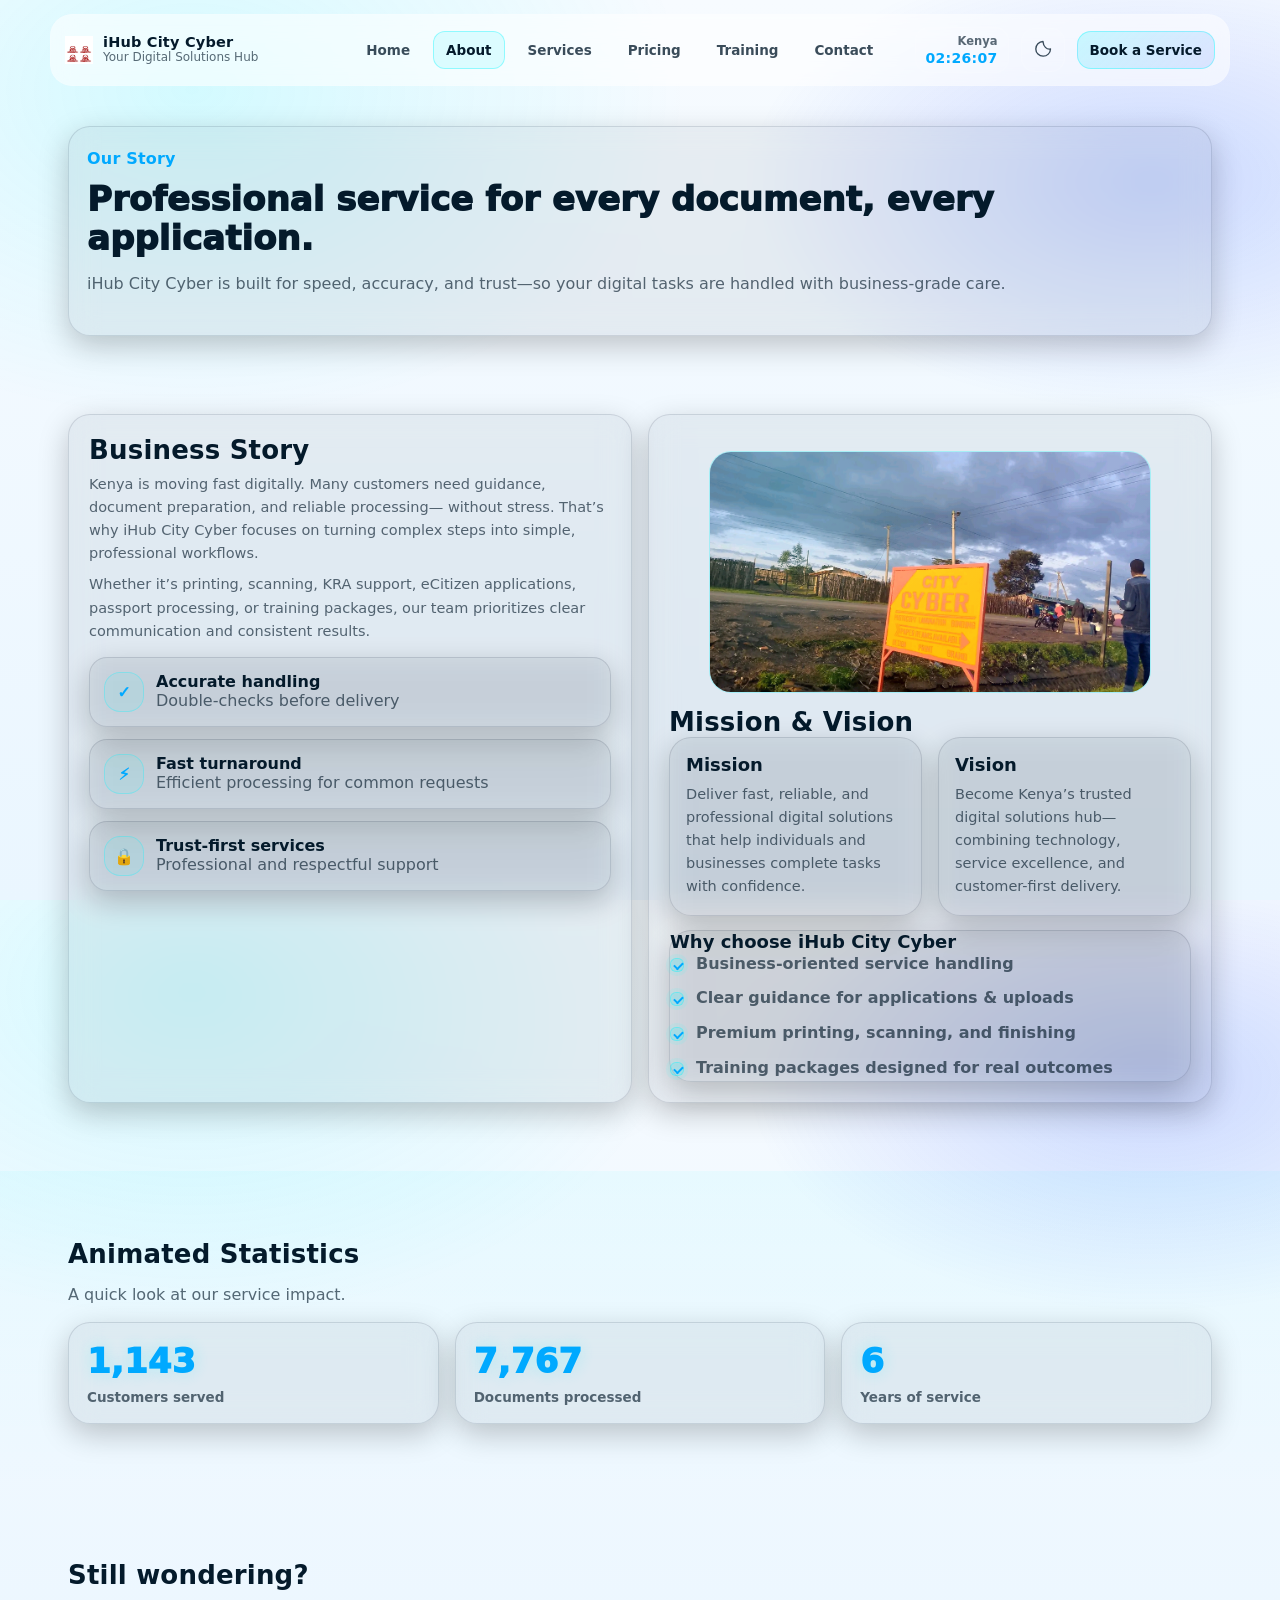
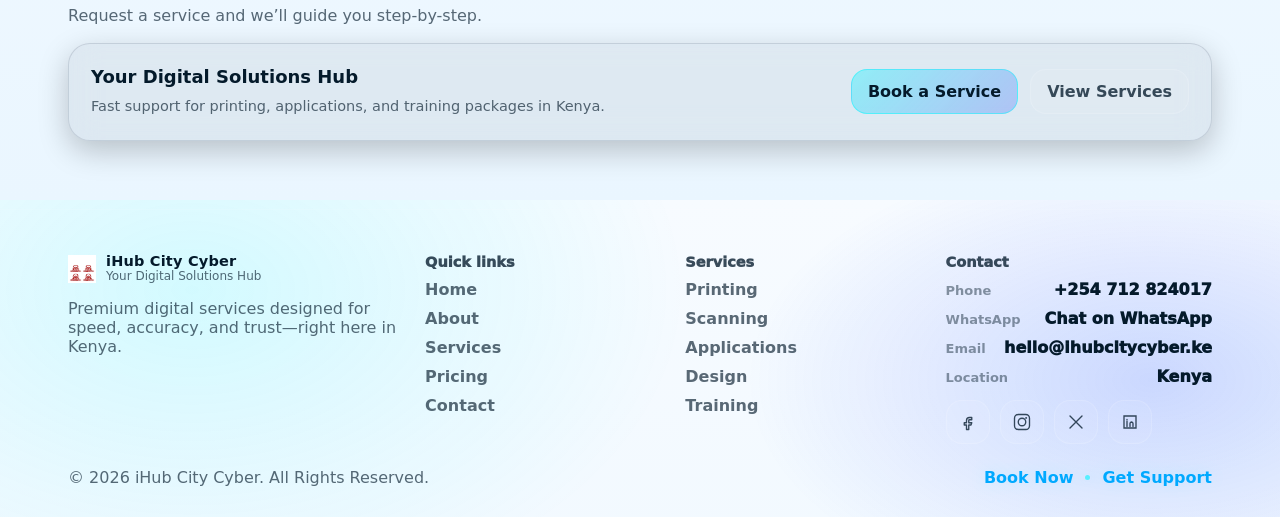
==== about.html @ 59ffdf21 "f" ====
<!doctype html>
<html lang="en" data-theme="dark">
  <head>
    <meta charset="utf-8" />
    <meta name="viewport" content="width=device-width, initial-scale=1" />
    <meta name="description" content="About iHub City Cyber — mission, vision, and why choose our digital service center in Kenya." />
    <title>About iHub City Cyber — Your Digital Solutions Hub</title>
    <link rel="icon" href="images/favicon.svg" />
    <link rel="stylesheet" href="css/style.css" />
  </head>
  <body>
    <div id="loadingOverlay" class="loading-overlay" aria-hidden="true">
      <div class="loader" role="status" aria-label="Loading"></div>
      <div class="loading-text">Loading iHub City Cyber...</div>
    </div>

    <a id="backToTop" class="back-to-top" href="#top" aria-label="Back to top">
      <span class="back-to-top__icon" aria-hidden="true">↑</span>
    </a>

    <div class="page" id="top">
      <header class="site-header">
        <div class="container header-inner">
          <a class="brand" href="index.html" aria-label="iHub City Cyber home">
            <span class="brand__logo" aria-hidden="true"><img src="images/logo.jpg" alt="iHub City Cyber" width="28" height="28"></span>
            <span class="brand__text">
              <span class="brand__name">iHub City Cyber</span>
              <span class="brand__tag">Your Digital Solutions Hub</span>
            </span>
          </a>

          <nav class="nav" aria-label="Primary navigation">
            <button class="nav__toggle" id="navToggle" aria-label="Open menu" aria-expanded="false" type="button">
              <span aria-hidden="true"></span>
              <span class="sr-only">Menu</span>
            </button>

            <ul class="nav__list" id="navList">
              <li><a class="nav__link" href="index.html">Home</a></li>
              <li><a class="nav__link active" href="about.html">About</a></li>
              <li><a class="nav__link" href="services.html">Services</a></li>
              <li><a class="nav__link" href="pricing.html">Pricing</a></li>
              <li><a class="nav__link" href="training.html">Training</a></li>
              <li><a class="nav__link" href="contact.html">Contact</a></li>
            </ul>
          </nav>

          <div class="header-actions">
            <div class="clock" title="Kenya time">
              <span class="clock__label">Kenya</span>
              <span class="clock__time" id="kenyaClock">--:--:--</span>
            </div>

            <button id="themeToggle" class="icon-btn" type="button" aria-label="Toggle dark and light mode" title="Toggle theme">
              <span class="icon-btn__icon" aria-hidden="true">
                <svg viewBox="0 0 24 24" width="18" height="18" fill="none" xmlns="http://www.w3.org/2000/svg">
                  <path
                    d="M12 2a9.8 9.8 0 1 0 10 10c-5.2 1-9.6-3.4-10-10Z"
                    stroke="currentColor"
                    stroke-width="1.8"
                    stroke-linejoin="round"
                  />
                </svg>
              </span>
            </button>

            <a class="btn btn-primary btn-sm" href="request.html" aria-label="Book a service">
              Book a Service
            </a>
          </div>
        </div>
      </header>

      <main class="site-main">
        <section class="page-hero">
          <div class="container">
            <div class="page-hero__inner glass">
              <div class="page-hero__eyebrow">Our Story</div>
              <h1 class="page-hero__title">Professional service for every document, every application.</h1>
              <p class="page-hero__sub muted">
                iHub City Cyber is built for speed, accuracy, and trust—so your digital tasks are handled with business-grade care.
              </p>
            </div>
          </div>
        </section>

        <section class="section">
          <div class="container">
            <div class="grid grid-2">
              <div class="glass about-block">
                <h2 class="h2">Business Story</h2>
                <p class="p">
                  Kenya is moving fast digitally. Many customers need guidance, document preparation, and reliable processing—
                  without stress. That’s why iHub City Cyber focuses on turning complex steps into simple, professional workflows.
                </p>
                <p class="p">
                  Whether it’s printing, scanning, KRA support, eCitizen applications, passport processing, or training packages,
                  our team prioritizes clear communication and consistent results.
                </p>
                <div class="about-bullets">
                  <div class="bullet glass">
                    <span class="bullet__icon" aria-hidden="true">✓</span>
                    <div>
                      <div class="bullet__title">Accurate handling</div>
                      <div class="bullet__text muted">Double-checks before delivery</div>
                    </div>
                  </div>
                  <div class="bullet glass">
                    <span class="bullet__icon" aria-hidden="true">⚡</span>
                    <div>
                      <div class="bullet__title">Fast turnaround</div>
                      <div class="bullet__text muted">Efficient processing for common requests</div>
                    </div>
                  </div>
                  <div class="bullet glass">
                    <span class="bullet__icon" aria-hidden="true">🔒</span>
                    <div>
                      <div class="bullet__title">Trust-first services</div>
                      <div class="bullet__text muted">Professional and respectful support</div>
                    </div>
                  </div>
                </div>
              </div>

              <div class="glass about-right">
                <figure class="media-frame about-media" aria-hidden="true">
                  <img
                    src="images/ihub sign post.jpg"
                    alt="iHub City Cyber sign post in Kenya"
                    loading="lazy"
                    decoding="async"
                  />
                </figure>
                <h2 class="h2">Mission & Vision</h2>
                <div class="grid grid-2 cards-stack">
                  <article class="mini-card glass">
                    <h3 class="h3">Mission</h3>
                    <p class="p muted">
                      Deliver fast, reliable, and professional digital solutions that help individuals and businesses complete tasks with confidence.
                    </p>
                  </article>
                  <article class="mini-card glass">
                    <h3 class="h3">Vision</h3>
                    <p class="p muted">
                      Become Kenya’s trusted digital solutions hub—combining technology, service excellence, and customer-first delivery.
                    </p>
                  </article>
                </div>

                <div class="why glass" style="margin-top: 14px">
                  <h3 class="h3">Why choose iHub City Cyber</h3>
                  <ul class="checklist">
                    <li>
                      <span class="check" aria-hidden="true"></span>
                      Business-oriented service handling
                    </li>
                    <li>
                      <span class="check" aria-hidden="true"></span>
                      Clear guidance for applications & uploads
                    </li>
                    <li>
                      <span class="check" aria-hidden="true"></span>
                      Premium printing, scanning, and finishing
                    </li>
                    <li>
                      <span class="check" aria-hidden="true"></span>
                      Training packages designed for real outcomes
                    </li>
                  </ul>
                </div>
              </div>
            </div>
          </div>
        </section>

        <section class="section section--alt">
          <div class="container">
            <div class="section-head">
              <h2 class="h2">Animated Statistics</h2>
              <p class="muted">A quick look at our service impact.</p>
            </div>

            <div class="grid grid-3 stats">
              <div class="stat glass">
                <div class="stat__value neon-text counter" data-counter data-counter-target="1200" data-counter-duration="1400" aria-label="Customers served">0</div>
                <div class="stat__label">Customers served</div>
              </div>
              <div class="stat glass">
                <div class="stat__value neon-text counter" data-counter data-counter-target="8500" data-counter-duration="1600" aria-label="Documents processed">0</div>
                <div class="stat__label">Documents processed</div>
              </div>
              <div class="stat glass">
                <div class="stat__value neon-text counter" data-counter data-counter-target="6" data-counter-duration="1200" aria-label="Years of service">0</div>
                <div class="stat__label">Years of service</div>
              </div>
            </div>
          </div>
        </section>

        <section class="section">
          <div class="container">
            <div class="section-head">
              <h2 class="h2">Still wondering?</h2>
              <p class="muted">Request a service and we’ll guide you step-by-step.</p>
            </div>
            <div class="cta cta--center glass">
              <div class="cta__copy">
                <h3 class="h3">Your Digital Solutions Hub</h3>
                <p class="p muted">Fast support for printing, applications, and training packages in Kenya.</p>
              </div>
              <div class="cta__actions">
                <a class="btn btn-gradient" href="request.html">Book a Service</a>
                <a class="btn btn-secondary" href="services.html">View Services</a>
              </div>
            </div>
          </div>
        </section>
      </main>

      <footer class="site-footer">
        <div class="container footer-grid">
          <div class="footer-brand">
            <div class="brand brand--footer">
              <span class="brand__logo" aria-hidden="true"><img src="images/logo.jpg" alt="iHub City Cyber" width="28" height="28"></span>
              <div class="brand__text">
                <div class="brand__name">iHub City Cyber</div>
                <div class="brand__tag">Your Digital Solutions Hub</div>
              </div>
            </div>
            <p class="muted">
              Premium digital services designed for speed, accuracy, and trust—right here in Kenya.
            </p>
          </div>

          <div class="footer-col">
            <h3 class="footer-title">Quick links</h3>
            <ul class="footer-links">
              <li><a href="index.html">Home</a></li>
              <li><a href="about.html">About</a></li>
              <li><a href="services.html">Services</a></li>
              <li><a href="pricing.html">Pricing</a></li>
              <li><a href="contact.html">Contact</a></li>
            </ul>
          </div>

          <div class="footer-col">
            <h3 class="footer-title">Services</h3>
            <ul class="footer-links">
              <li><a href="services.html#printing">Printing</a></li>
              <li><a href="services.html#scanning">Scanning</a></li>
              <li><a href="services.html#applications">Applications</a></li>
              <li><a href="services.html#design">Design</a></li>
              <li><a href="training.html">Training</a></li>
            </ul>
          </div>

          <div class="footer-col">
            <h3 class="footer-title">Contact</h3>
            <div class="footer-contact">
              <div class="footer-item">
                <span class="footer-item__label">Phone</span>
                <a class="footer-item__value" href="tel:+254712824017">+254 712 824017</a>
              </div>
              <div class="footer-item">
                <span class="footer-item__label">WhatsApp</span>
                <a class="footer-item__value" href="https://wa.me/254712824017" target="_blank" rel="noopener noreferrer">Chat on WhatsApp</a>
              </div>
              <div class="footer-item">
                <span class="footer-item__label">Email</span>
                <a class="footer-item__value" href="mailto:hello@ihubcitycyber.ke">hello@ihubcitycyber.ke</a>
              </div>
              <div class="footer-item">
                <span class="footer-item__label">Location</span>
                <span class="footer-item__value">Kenya</span>
              </div>
            </div>

            <div class="social-row" aria-label="Social links">
              <a class="social" href="#" aria-label="Facebook">
                <svg viewBox="0 0 24 24" width="18" height="18" fill="none" xmlns="http://www.w3.org/2000/svg">
                  <path d="M14 9h3V6h-3c-2.2 0-4 1.8-4 4v3H7v3h3v6h3v-6h3l1-3h-4v-3c0-.6.4-1 1-1Z" stroke="currentColor" stroke-width="1.8" stroke-linejoin="round"/>
                </svg>
              </a>
              <a class="social" href="#" aria-label="Instagram">
                <svg viewBox="0 0 24 24" width="18" height="18" fill="none" xmlns="http://www.w3.org/2000/svg">
                  <path d="M7 2h10a5 5 0 0 1 5 5v10a5 5 0 0 1-5 5H7a5 5 0 0 1-5-5V7a5 5 0 0 1 5-5Z" stroke="currentColor" stroke-width="1.8"/>
                  <path d="M12 17a5 5 0 1 0 0-10 5 5 0 0 0 0 10Z" stroke="currentColor" stroke-width="1.8"/>
                  <path d="M17.5 6.5h.01" stroke="currentColor" stroke-width="2.6" stroke-linecap="round"/>
                </svg>
              </a>
              <a class="social" href="#" aria-label="Twitter / X">
                <svg viewBox="0 0 24 24" width="18" height="18" fill="none" xmlns="http://www.w3.org/2000/svg">
                  <path d="M4 4l16 16M20 4 4 20" stroke="currentColor" stroke-width="1.8" stroke-linecap="round"/>
                </svg>
              </a>
              <a class="social" href="#" aria-label="LinkedIn">
                <svg viewBox="0 0 24 24" width="18" height="18" fill="none" xmlns="http://www.w3.org/2000/svg">
                  <path d="M4 4h16v16H4V4Z" stroke="currentColor" stroke-width="1.8" />
                  <path d="M8 11v7M8 8.5v.5" stroke="currentColor" stroke-width="1.8" stroke-linecap="round" />
                  <path d="M12 18v-4c0-1.7 2-2 2-2s2 .3 2 2v4" stroke="currentColor" stroke-width="1.8" stroke-linecap="round" stroke-linejoin="round"/>
                </svg>
              </a>
            </div>
          </div>
        </div>

        <div class="footer-bottom">
          <div class="container footer-bottom__inner">
            <div class="muted">© 2026 iHub City Cyber. All Rights Reserved.</div>
            <div class="footer-bottom__right">
              <a class="link" href="request.html">Book Now</a>
              <span class="dot" aria-hidden="true"></span>
              <a class="link" href="contact.html">Get Support</a>
            </div>
          </div>
        </div>
      </footer>
    </div>

    <div id="toastHost" class="toast-host" aria-live="polite" aria-atomic="true"></div>
    <script src="js/script.js" defer></script>
  </body>
</html>
---- css/style.css ----
:root{
  --font-sans: ui-sans-serif, system-ui, -apple-system, Segoe UI, Roboto, Helvetica, Arial, "Apple Color Emoji","Segoe UI Emoji";
  --radius-lg: 22px;
  --radius-md: 16px;
  --radius-sm: 12px;
  --shadow-glow: 0 0 24px rgba(0, 255, 255, .25);
  --shadow-soft: 0 16px 40px rgba(0,0,0,.28);
  --shadow-card: 0 10px 30px rgba(0,0,0,.22);
}

html[data-theme="dark"]{
  --bg0: #050a14;
  --bg1: #07172b;
  --panel: rgba(255,255,255,.06);
  --panel2: rgba(255,255,255,.08);
  --stroke: rgba(255,255,255,.12);
  --stroke2: rgba(0, 255, 255, .25);
  --text: #e9fbff;
  --text2: rgba(233, 251, 255, .78);
  --muted: rgba(233, 251, 255, .65);
  --muted2: rgba(233, 251, 255, .45);
  --cyan: #00f5ff;
  --cyan2: #29b9ff;
  --neon: #7cff00;
  --blue: #0b3bff;
  --danger: #ff4d6d;
  --warning: #ffcc66;
  --success: #3dff9e;
}

html[data-theme="light"]{
  --bg0: #f7fbff;
  --bg1: #eaf6ff;
  --panel: rgba(0, 18, 45, .06);
  --panel2: rgba(0, 18, 45, .08);
  --stroke: rgba(0, 18, 45, .12);
  --stroke2: rgba(0, 245, 255, .35);
  --text: #041a2b;
  --text2: rgba(4, 26, 43, .78);
  --muted: rgba(4, 26, 43, .65);
  --muted2: rgba(4, 26, 43, .45);
  --cyan: #00a9ff;
  --cyan2: #00e6ff;
  --neon: #4aff3d;
  --blue: #1b5dff;
  --danger: #e01b45;
  --warning: #c98400;
  --success: #19b96a;
}

*{ box-sizing: border-box; }
html, body{ height: 100%; }
body{
  margin: 0;
  font-family: var(--font-sans);
  background: radial-gradient(900px 600px at 15% 10%, rgba(0,245,255,.14), transparent 55%),
              radial-gradient(700px 400px at 90% 20%, rgba(11,59,255,.18), transparent 58%),
              linear-gradient(180deg, var(--bg0), var(--bg1));
  color: var(--text);
  overflow-x: hidden;
}

html{ scroll-behavior: smooth; }
@media (prefers-reduced-motion: reduce){
  html{ scroll-behavior: auto; }
}

a{ color: inherit; text-decoration: none; }
button, input, select, textarea{ font-family: inherit; }

.sr-only{
  position: absolute;
  width: 1px; height: 1px;
  padding: 0; margin: -1px;
  overflow: hidden;
  clip: rect(0, 0, 0, 0);
  white-space: nowrap;
  border: 0;
}

.container{
  width: 100%;
  max-width: 1180px;
  margin: 0 auto;
  padding: 0 18px;
}

.page{
  position: relative;
  min-height: 100vh;
}

/* Particles canvas */
#particles{
  position: fixed;
  inset: 0;
  z-index: 0;
  pointer-events: none;
  opacity: .9;
}
.site-main, .site-header, .site-footer{
  position: relative;
  z-index: 1;
}

/* Loading overlay */
.loading-overlay{
  position: fixed;
  inset: 0;
  z-index: 1000;
  display: grid;
  place-items: center;
  background: linear-gradient(180deg, rgba(0,0,0,.55), rgba(0,0,0,.25));
  backdrop-filter: blur(10px);
  transition: opacity .35s ease, visibility .35s ease;
}
.loading-overlay.is-hidden{
  opacity: 0;
  visibility: hidden;
}
.loader{
  width: 54px;
  height: 54px;
  border-radius: 50%;
  border: 2px solid rgba(255,255,255,.16);
  border-top-color: var(--cyan);
  animation: spin .9s linear infinite;
}
@keyframes spin{ to{ transform: rotate(360deg); } }
.loading-text{
  margin-top: 10px;
  font-weight: 600;
  color: var(--text2);
  letter-spacing: .2px;
}

/* Navbar */
.site-header{
  position: sticky;
  top: 0;
  z-index: 30;
  padding: 14px 0;
}
.header-inner{
  display: flex;
  align-items: center;
  justify-content: space-between;
  gap: 14px;
  padding: 12px 14px;
  border-radius: var(--radius-lg);
  background: rgba(0,0,0,.15);
  backdrop-filter: blur(12px);
  border: 1px solid rgba(255,255,255,.10);
}
html[data-theme="light"] .header-inner{
  background: rgba(255,255,255,.55);
}

.brand{
  display: flex;
  align-items: center;
  gap: 10px;
  min-width: 260px;
}
.brand__logo{
  color: var(--cyan);
  display: grid;
  place-items: center;
}
.brand__text{
  display: flex;
  flex-direction: column;
  line-height: 1.1;
}
.brand__name{
  font-weight: 850;
  letter-spacing: .2px;
  font-size: 14.5px;
}
.brand__tag{
  font-size: 12px;
  color: var(--muted);
}

.nav{ flex: 1; }
.nav__list{
  list-style: none;
  display: flex;
  align-items: center;
  justify-content: center;
  gap: 10px;
  margin: 0;
  padding: 0;
}
.nav__link{
  display: inline-flex;
  align-items: center;
  gap: 8px;
  padding: 10px 12px;
  border-radius: 12px;
  color: var(--text2);
  border: 1px solid transparent;
  transition: transform .2s ease, background .2s ease, border-color .2s ease;
  font-weight: 650;
  font-size: 13.5px;
}
.nav__link:hover{
  transform: translateY(-1px);
  border-color: rgba(0,245,255,.22);
  background: rgba(0,245,255,.06);
}
.nav__link.active{
  border-color: rgba(0,245,255,.35);
  background: rgba(0,245,255,.10);
  color: var(--text);
}

.nav__toggle{
  display: none;
  width: 44px;
  height: 44px;
  border-radius: 14px;
  border: 1px solid rgba(255,255,255,.12);
  background: rgba(255,255,255,.06);
  color: var(--text);
  position: relative;
}
.nav__toggle span{
  position: absolute;
  left: 12px; right: 12px;
  top: 50%;
  height: 2px;
  background: currentColor;
  transform: translateY(-50%);
  box-shadow: 0 -7px 0 currentColor, 0 7px 0 currentColor;
  opacity: .9;
}

.header-actions{
  display: flex;
  align-items: center;
  gap: 12px;
}
.clock{
  display: none;
  flex-direction: column;
  align-items: flex-end;
  gap: 2px;
  padding: 6px 10px;
  border-radius: 14px;
  border: 1px solid rgba(255,255,255,.10);
  background: rgba(255,255,255,.05);
}
.clock__label{
  font-size: 11.5px;
  color: var(--muted);
  font-weight: 700;
}
.clock__time{
  font-size: 14px;
  font-weight: 800;
  letter-spacing: .3px;
  color: var(--cyan);
}

@media (min-width: 980px){
  .clock{ display: flex; }
}

.icon-btn{
  width: 44px; height: 44px;
  border-radius: 14px;
  border: 1px solid rgba(255,255,255,.12);
  background: rgba(255,255,255,.06);
  color: var(--text2);
  display: grid; place-items: center;
  cursor: pointer;
  transition: transform .2s ease, border-color .2s ease, background .2s ease, color .2s ease;
}
.icon-btn:hover{
  transform: translateY(-1px);
  border-color: rgba(0,245,255,.35);
  background: rgba(0,245,255,.08);
  color: var(--text);
}

/* Mobile nav */
@media (max-width: 920px){
  .brand{ min-width: 200px; }
  .nav__list{
    position: absolute;
    top: 78px;
    left: 18px;
    right: 18px;
    flex-direction: column;
    align-items: stretch;
    gap: 6px;
    padding: 12px;
    border-radius: 18px;
    border: 1px solid rgba(255,255,255,.14);
    background: rgba(0,0,0,.25);
    backdrop-filter: blur(14px);
    transform: translateY(-8px);
    opacity: 0;
    pointer-events: none;
    transition: opacity .22s ease, transform .22s ease;
  }
  html[data-theme="light"] .nav__list{
    background: rgba(255,255,255,.78);
  }
  .nav.nav--open .nav__list{
    opacity: 1;
    transform: translateY(0);
    pointer-events: auto;
  }
  .nav__toggle{ display: inline-block; }
}

/* Typography helpers */
.h2{
  margin: 0;
  font-size: 26px;
  font-weight: 900;
  letter-spacing: .2px;
}
.h3{
  margin: 0;
  font-size: 18px;
  font-weight: 850;
}
.p{
  margin: 8px 0 0;
  line-height: 1.6;
  color: var(--muted);
  font-size: 14.5px;
}
.muted{ color: var(--muted); }
.neon-text{
  color: var(--cyan);
  text-shadow: 0 0 18px rgba(0,245,255,.24);
}

/* Buttons */
.btn{
  display: inline-flex;
  align-items: center;
  justify-content: center;
  gap: 10px;
  padding: 12px 16px;
  border-radius: 16px;
  border: 1px solid rgba(255,255,255,.12);
  background: rgba(255,255,255,.06);
  color: var(--text);
  font-weight: 800;
  cursor: pointer;
  transition: transform .2s ease, border-color .2s ease, background .2s ease, box-shadow .2s ease;
}
.btn:hover{
  transform: translateY(-1px);
  border-color: rgba(0,245,255,.35);
  box-shadow: var(--shadow-glow);
}
.btn:active{ transform: translateY(0); }
.btn-sm{ padding: 10px 12px; border-radius: 14px; font-weight: 800; font-size: 13.5px; }
.btn-primary{
  border-color: rgba(0,245,255,.35);
  background: linear-gradient(135deg, rgba(0,245,255,.18), rgba(11,59,255,.10));
}
.btn-secondary{
  background: rgba(255,255,255,.06);
  border-color: rgba(255,255,255,.14);
  color: var(--text2);
}
.btn-gradient{
  border-color: rgba(0,245,255,.45);
  background: linear-gradient(135deg, rgba(0,245,255,.35), rgba(11,59,255,.22));
  box-shadow: 0 0 0 rgba(0,245,255,.0);
}
.btn-whatsapp{
  border-color: rgba(61,255,158,.40);
  background: linear-gradient(135deg, rgba(61,255,158,.25), rgba(0,245,255,.14));
}
.btn__icon{ display: inline-grid; place-items: center; }
.link{
  color: var(--cyan);
  font-weight: 800;
  text-shadow: 0 0 18px rgba(0,245,255,.15);
}

/* Sections */
.section{
  padding: 68px 0;
}
.section--alt{
  background: linear-gradient(180deg, rgba(0,245,255,.05), transparent);
}
.section--cta{
  padding: 48px 0 80px;
}
.section-head{
  margin-bottom: 18px;
}
.divider{
  height: 1px;
  background: linear-gradient(90deg, transparent, rgba(0,245,255,.35), transparent);
  margin: 18px 0;
  border-radius: 999px;
}
.divider.glass{
  border: 1px solid rgba(255,255,255,.12);
}
.divider[aria-hidden="true"]{ opacity: .9; }

/* Glass */
.glass{
  background: var(--panel);
  border: 1px solid var(--stroke);
  border-radius: var(--radius-lg);
  box-shadow: var(--shadow-card);
  backdrop-filter: blur(14px);
}

.media-frame{
  border-radius: var(--radius-lg);
  overflow: hidden;
  border: 1px solid rgba(0,245,255,.22);
  background: rgba(0,245,255,.06);
  position: relative;
}
.media-frame::after{
  content: "";
  position: absolute;
  inset: -2px;
  background:
    radial-gradient(circle at 18% 12%, rgba(0,245,255,.28), transparent 55%),
    radial-gradient(circle at 86% 46%, rgba(11,59,255,.20), transparent 55%);
  pointer-events: none;
  mix-blend-mode: screen;
  opacity: .85;
}
.media-frame img{
  width: 100%;
  height: 100%;
  display: block;
  object-fit: cover;
  filter: saturate(1.08) contrast(1.05);
  transform: scale(1.02);
  transition: transform .4s ease;
}
.media-frame:hover img{
  transform: scale(1.06);
}
.about-media{
  margin-bottom: 14px;
}
.about-media img{ height: 240px; }

.training-media{
  margin: 6px 0 14px;
}
.training-media img{ height: 170px; }

.service-top__media img{
  height: 320px;
}

.contact-media img{ height: 190px; }

.request-media img{ height: 160px; }

.service-top{
  margin-bottom: 18px;
  align-items: stretch;
  gap: 16px;
}
.service-top__copy{
  padding: 18px;
}

.card{
  padding: 18px;
}
.card--hover{
  transition: transform .22s ease, border-color .22s ease, background .22s ease;
}
.card--hover:hover{
  transform: translateY(-4px);
  border-color: rgba(0,245,255,.35);
  background: rgba(0,245,255,.06);
}

.neon-card{
  border-color: rgba(0,245,255,.28);
}

/* Layout grids */
.grid{
  display: grid;
  gap: 16px;
}
.grid-2{ grid-template-columns: repeat(2, minmax(0, 1fr)); }
.grid-3{ grid-template-columns: repeat(3, minmax(0, 1fr)); }
.grid-4{ grid-template-columns: repeat(4, minmax(0, 1fr)); }

@media (max-width: 1020px){
  .grid-4{ grid-template-columns: repeat(2, minmax(0, 1fr)); }
  .grid-3{ grid-template-columns: repeat(2, minmax(0, 1fr)); }
}
@media (max-width: 760px){
  .grid-2{ grid-template-columns: 1fr; }
  .grid-3{ grid-template-columns: 1fr; }
  .grid-4{ grid-template-columns: 1fr; }
}

/* Hero */
.hero{
  padding: 58px 0 22px;
}
.hero-inner{
  display: grid;
  grid-template-columns: 1.1fr .9fr;
  align-items: start;
  gap: 20px;
}
@media (max-width: 980px){
  .hero-inner{ grid-template-columns: 1fr; }
}

.hero-copy{
  padding: 6px 0;
}
.hero-badge{
  display: inline-flex;
  align-items: center;
  gap: 10px;
  padding: 9px 12px;
  border-radius: 999px;
  background: rgba(0,245,255,.08);
  border: 1px solid rgba(0,245,255,.25);
  color: var(--text2);
  font-weight: 800;
  letter-spacing: .2px;
  animation: floaty 3.6s ease-in-out infinite;
}
@keyframes floaty{
  0%,100%{ transform: translateY(0); }
  50%{ transform: translateY(-4px); }
}
.spark{
  width: 10px; height: 10px;
  border-radius: 50%;
  background: radial-gradient(circle at 30% 30%, #fff, var(--cyan));
  box-shadow: 0 0 0 0 rgba(0,245,255,.45);
  animation: pulse 1.3s ease-in-out infinite;
}
@keyframes pulse{
  0%{ box-shadow: 0 0 0 0 rgba(0,245,255,.35); }
  70%{ box-shadow: 0 0 0 14px rgba(0,245,255,0); }
  100%{ box-shadow: 0 0 0 0 rgba(0,245,255,0); }
}

.hero-title{
  margin: 16px 0 0;
  font-size: 44px;
  line-height: 1.08;
  font-weight: 950;
  letter-spacing: -0.3px;
}
@media (max-width: 520px){
  .hero-title{ font-size: 32px; }
}
.hero-subtitle{
  margin-top: 14px;
  max-width: 64ch;
  color: var(--text2);
  line-height: 1.7;
  font-size: 15.2px;
}

.hero-cta{
  display: flex;
  flex-wrap: wrap;
  gap: 12px;
  margin-top: 22px;
}

.hero-metrics{
  margin-top: 22px;
  display: grid;
  grid-template-columns: repeat(2, minmax(0, 1fr));
  gap: 12px;
}
@media (max-width: 520px){
  .hero-metrics{ grid-template-columns: 1fr; }
}
.metric{
  padding: 14px;
  border-radius: 18px;
}
.metric__value{
  font-weight: 950;
  letter-spacing: .2px;
}
.metric__label{
  margin-top: 6px;
  color: var(--muted);
  font-weight: 700;
  font-size: 13px;
}

.hero-visual{
  position: relative;
}
.hero-panel{
  padding: 18px;
  position: relative;
  z-index: 2;
}
.hero-panel__top{
  display: flex;
  align-items: center;
  justify-content: space-between;
  gap: 10px;
  margin-bottom: 14px;
}
.chip{
  display: inline-flex;
  align-items: center;
  gap: 10px;
  padding: 8px 12px;
  border-radius: 999px;
  border: 1px solid rgba(0,245,255,.28);
  background: rgba(0,245,255,.10);
  font-weight: 850;
  font-size: 13px;
}
.chip--muted{
  border-color: rgba(255,255,255,.14);
  background: rgba(255,255,255,.06);
  color: var(--text2);
}
.chip__dot{
  width: 10px; height: 10px;
  border-radius: 50%;
  background: var(--cyan);
  box-shadow: 0 0 20px rgba(0,245,255,.32);
}
.chip__pulse{
  width: 10px; height: 10px;
  border-radius: 50%;
  background: var(--neon);
  box-shadow: 0 0 20px rgba(124,255,0,.25);
  animation: ping 1.2s ease-in-out infinite;
}
@keyframes ping{
  0%,100%{ transform: scale(1); opacity: .9; }
  50%{ transform: scale(1.12); opacity: 1; }
}

.dashboard{
  display: flex;
  flex-direction: column;
  gap: 14px;
}
.dashboard-row{
  display: grid;
  grid-template-columns: 1fr 1.2fr;
  gap: 12px;
  align-items: baseline;
}
.dashboard-row__label{
  color: var(--muted);
  font-weight: 750;
}
.dashboard-row__value{
  font-weight: 900;
  color: var(--text2);
}
.dashboard-hint{
  font-size: 13.5px;
  line-height: 1.6;
}
.chips{
  display: flex;
  flex-wrap: wrap;
  gap: 8px;
}
.chips .chip-mini{
  padding: 7px 10px;
  border-radius: 999px;
  border: 1px solid rgba(255,255,255,.14);
  background: rgba(255,255,255,.06);
  font-weight: 850;
  font-size: 12.5px;
  color: var(--text2);
}

/* Floater effects */
.hero-floaters{
  position: absolute;
  inset: -40px -50px -40px -20px;
  pointer-events: none;
  z-index: -1;
}
.hero-illustration{
  position: absolute;
  right: -18px;
  top: -12px;
  width: min(520px, 46vw);
  height: min(360px, 34vw);
  border-radius: 26px;
  overflow: hidden;
  border: 1px solid rgba(0,245,255,.22);
  background: rgba(0,245,255,.06);
  z-index: -1;
  pointer-events: none;
}
.hero-illustration::before{
  content: "";
  position: absolute;
  inset: -2px;
  background:
    radial-gradient(circle at 20% 10%, rgba(0,245,255,.34), transparent 55%),
    radial-gradient(circle at 85% 35%, rgba(11,59,255,.25), transparent 55%),
    linear-gradient(180deg, rgba(0,0,0,.1), rgba(0,0,0,.35));
  pointer-events: none;
}
.hero-illustration img{
  width: 100%;
  height: 100%;
  object-fit: cover;
  filter: saturate(1.12) contrast(1.05);
  transform: scale(1.02);
  transition: transform .35s ease;
}
.hero-illustration:hover img{
  transform: translateY(-2px) scale(1.04);
}
@media (max-width: 980px){
  .hero-illustration{
    right: -30px;
    width: min(520px, 66vw);
    height: min(300px, 40vw);
    top: 10px;
  }
}
@media (max-width: 620px){
  .hero-illustration{ display: none; }
}
.floater{
  position: absolute;
  border-radius: 22px;
  border: 1px solid rgba(0,245,255,.16);
  background: radial-gradient(circle at 20% 20%, rgba(0,245,255,.25), transparent 55%);
  filter: blur(.2px);
}
.floater--a{ width: 180px; height: 90px; top: 24px; left: 12px; transform: rotate(-8deg); animation: driftA 5s ease-in-out infinite; }
.floater--b{ width: 110px; height: 140px; top: 140px; right: 28px; transform: rotate(10deg); animation: driftB 6s ease-in-out infinite; }
.floater--c{ width: 120px; height: 110px; bottom: -10px; left: 40%; transform: translateX(-50%); animation: driftC 7s ease-in-out infinite; opacity: .85; }
@keyframes driftA{ 0%,100%{ transform: translateY(0) rotate(-8deg);} 50%{ transform: translateY(-10px) rotate(-8deg);} }
@keyframes driftB{ 0%,100%{ transform: translateY(0) rotate(10deg);} 50%{ transform: translateY(-12px) rotate(10deg);} }
@keyframes driftC{ 0%,100%{ transform: translateX(-50%) translateY(0) rotate(0deg);} 50%{ transform: translateX(-50%) translateY(-14px) rotate(2deg);} }

/* Page hero */
.page-hero{
  padding: 26px 0 10px;
}
.page-hero__inner{
  padding: 22px 18px;
}
.page-hero__eyebrow{
  display: inline-flex;
  align-items: center;
  gap: 10px;
  font-weight: 900;
  letter-spacing: .2px;
  color: var(--cyan);
}
.page-hero__title{
  margin: 12px 0 0;
  font-size: 34px;
  line-height: 1.14;
  font-weight: 950;
}
.page-hero__sub{
  margin-top: 12px;
  line-height: 1.7;
}
@media (max-width: 520px){
  .page-hero__title{ font-size: 26px; }
}

/* Service grid */
.service-grid{
  grid-template-columns: repeat(3, minmax(0, 1fr));
}
@media (max-width: 1020px){
  .service-grid{ grid-template-columns: repeat(2, minmax(0, 1fr)); }
}
@media (max-width: 760px){
  .service-grid{ grid-template-columns: 1fr; }
}
.service-card{
  padding: 18px;
  min-height: 245px;
  display: flex;
  flex-direction: column;
  gap: 10px;
}
.service-card__icon{
  width: 46px; height: 46px;
  border-radius: 16px;
  border: 1px solid rgba(0,245,255,.28);
  background: rgba(0,245,255,.08);
  display: grid;
  place-items: center;
  color: var(--cyan);
}

.icon-slot svg{ width: 24px; height: 24px; }

/* Callout */
.callout{
  padding: 18px;
  display: flex;
  align-items: center;
  gap: 16px;
  justify-content: space-between;
}
.callout__icon{
  width: 46px; height: 46px;
  border-radius: 18px;
  border: 1px solid rgba(0,245,255,.28);
  background: rgba(0,245,255,.08);
  display: grid; place-items: center;
  color: var(--cyan);
  font-size: 18px;
}
.callout__copy{
  flex: 1;
}
.callout--compact{
  padding: 16px;
}
@media (max-width: 760px){
  .callout{ flex-direction: column; align-items: flex-start; }
}

/* About */
.about-block{ padding: 20px; }
.about-right{ padding: 20px; }
.about-bullets{ margin-top: 14px; display: grid; gap: 12px; }
.bullet{
  display: flex; gap: 12px; padding: 14px;
  border-radius: 18px;
}
.bullet__icon{
  width: 40px; height: 40px;
  border-radius: 16px;
  border: 1px solid rgba(0,245,255,.28);
  background: rgba(0,245,255,.08);
  color: var(--cyan);
  display: grid; place-items: center;
  font-weight: 950;
}
.bullet__title{ font-weight: 900; }
.cards-stack{ align-content: start; }
.mini-card{ padding: 16px; }

.checklist{
  list-style: none;
  padding: 0;
  margin: 0;
  display: grid;
  gap: 10px;
}
.checklist li{
  display: flex; gap: 12px; align-items: flex-start;
  color: var(--muted);
  font-weight: 700;
  line-height: 1.55;
}
.check{
  width: 14px; height: 14px;
  margin-top: 6px;
  border-radius: 6px;
  background: rgba(0,245,255,.20);
  border: 1px solid rgba(0,245,255,.35);
  box-shadow: 0 0 0 4px rgba(0,245,255,.08);
  position: relative;
}
.check:after{
  content: "";
  position: absolute;
  width: 7px; height: 4px;
  border-left: 2px solid var(--cyan);
  border-bottom: 2px solid var(--cyan);
  transform: rotate(-45deg);
  left: 3px; top: 3px;
}

/* Stats / counters */
.stats .stat{
  padding: 18px;
}
.stat__value{
  font-size: 34px;
  font-weight: 950;
  letter-spacing: .2px;
}
.stat__label{
  margin-top: 8px;
  color: var(--muted);
  font-weight: 800;
  font-size: 13.5px;
}

/* Slider */
.slider{
  padding: 18px;
  position: relative;
  overflow: hidden;
}
.slider__track{
  display: grid;
  gap: 12px;
  min-height: 220px;
}
.testimonial{
  display: none;
  opacity: 0;
  transform: translateY(10px);
  transition: opacity .35s ease, transform .35s ease;
}
.testimonial--active{
  display: block;
  opacity: 1;
  transform: translateY(0);
}
.testimonial__stars{
  color: #ffd166;
  letter-spacing: 1px;
}
.testimonial__text{
  font-size: 16px;
  line-height: 1.7;
  margin: 12px 0 0;
  color: var(--text2);
  font-weight: 700;
}
.testimonial__meta{
  display: flex;
  align-items: center;
  gap: 12px;
  margin-top: 16px;
}
.avatar{
  width: 42px; height: 42px;
  border-radius: 18px;
  background: rgba(0,245,255,.10);
  border: 1px solid rgba(0,245,255,.25);
  display: grid;
  place-items: center;
  font-weight: 950;
  color: var(--cyan);
}
.testimonial__name{ font-weight: 950; }
.testimonial__role{ color: var(--muted); font-weight: 750; font-size: 13.2px; }
.slider__btn{
  position: absolute;
  top: 50%;
  transform: translateY(-50%);
  width: 42px; height: 42px;
  border-radius: 16px;
  border: 1px solid rgba(255,255,255,.14);
  background: rgba(255,255,255,.06);
  color: var(--text2);
  cursor: pointer;
  transition: transform .2s ease, border-color .2s ease, background .2s ease, color .2s ease;
  display: grid; place-items: center;
}
.slider__btn:hover{
  transform: translateY(-50%) translateY(-2px);
  border-color: rgba(0,245,255,.35);
  background: rgba(0,245,255,.08);
  color: var(--text);
}
.slider__btn--prev{ left: 10px; }
.slider__btn--next{ right: 10px; }

/* FAQ */
.faq{
  display: grid;
  gap: 12px;
}
.faq__item{
  padding: 0;
  overflow: hidden;
}
.faq__q{
  width: 100%;
  background: transparent;
  border: 0;
  padding: 16px 16px;
  color: var(--text);
  font-weight: 900;
  display: flex;
  justify-content: space-between;
  align-items: center;
  cursor: pointer;
}
.faq__q:hover{
  background: rgba(0,245,255,.06);
}
.faq__chev{
  color: var(--cyan);
  font-weight: 950;
  transform: translateY(-1px);
  transition: transform .2s ease;
}
.faq__a{
  max-height: 0;
  overflow: hidden;
  transition: max-height .32s ease;
  padding: 0 16px;
}
.faq__item.is-open .faq__a{
  max-height: 340px;
  padding-bottom: 16px;
}
.faq__item.is-open .faq__chev{
  transform: rotate(45deg);
}

/* Forms */
.form{ margin-top: 12px; display: grid; gap: 14px; }
.form-grid{ display: grid; gap: 12px; grid-template-columns: 1fr; }
.form-grid .field--full{ grid-column: 1 / -1; }
.field{
  display: grid;
  gap: 8px;
}
.field__label{
  font-weight: 900;
  color: var(--text2);
  font-size: 13.5px;
}
.field__hint{
  margin-top: 6px;
  font-size: 12.5px;
}
.field__input{
  width: 100%;
  padding: 12px 12px;
  border-radius: 16px;
  border: 1px solid rgba(255,255,255,.14);
  background: rgba(0,0,0,.18);
  color: var(--text);
  outline: none;
  transition: border-color .2s ease, box-shadow .2s ease, background .2s ease;
}
html[data-theme="light"] .field__input{
  background: rgba(255,255,255,.75);
}
.field__input:focus{
  border-color: rgba(0,245,255,.45);
  box-shadow: 0 0 0 4px rgba(0,245,255,.12);
}
.field__textarea{ resize: vertical; min-height: 120px; }

@media (min-width: 780px){
  .form-grid{
    grid-template-columns: 1fr 1fr;
  }
}

.hint{
  padding: 14px 14px;
  border-radius: 18px;
  border: 1px solid rgba(0,245,255,.25);
  background: rgba(0,245,255,.08);
}
.hint strong{ color: var(--cyan); }

/* Pricing */
.pricing-grid{
  grid-template-columns: repeat(4, minmax(0, 1fr));
}
@media (max-width: 1020px){
  .pricing-grid{ grid-template-columns: repeat(2, minmax(0, 1fr)); }
}
@media (max-width: 760px){
  .pricing-grid{ grid-template-columns: 1fr; }
}
.price-card{
  padding: 18px;
  display: flex;
  flex-direction: column;
  gap: 12px;
  min-height: 370px;
}
.price-card--highlight{
  border-color: rgba(0,245,255,.45);
  background: linear-gradient(180deg, rgba(0,245,255,.08), rgba(255,255,255,.05));
}
.price-card__head{
  display: flex;
  flex-direction: column;
  gap: 10px;
}
.price-card__badge{
  width: fit-content;
  padding: 7px 10px;
  border-radius: 999px;
  border: 1px solid rgba(255,255,255,.14);
  background: rgba(255,255,255,.06);
  color: var(--text2);
  font-weight: 900;
  font-size: 12.5px;
}
.price-card__badge--neon{
  border-color: rgba(0,245,255,.45);
  background: rgba(0,245,255,.10);
  color: var(--cyan);
}
.price-card__price{
  display: flex;
  align-items: baseline;
  gap: 10px;
}
.price-card__amount{
  font-size: 30px;
  font-weight: 950;
}
.price-card__unit{
  color: var(--muted);
  font-weight: 800;
}
.price-card__list{
  padding: 0;
  margin: 0;
  list-style: none;
  display: grid;
  gap: 8px;
  color: var(--muted);
  font-weight: 700;
  line-height: 1.5;
}

/* Modules */
.module-grid{
  grid-template-columns: repeat(3, minmax(0, 1fr));
}
@media (max-width: 1020px){
  .module-grid{ grid-template-columns: repeat(2, minmax(0, 1fr)); }
}
@media (max-width: 760px){
  .module-grid{ grid-template-columns: 1fr; }
}
.module-card{
  padding: 18px;
  min-height: 310px;
  display: flex;
  flex-direction: column;
  gap: 12px;
}
.module-card__top{
  display: flex;
  align-items: center;
  gap: 12px;
}
.module-card__icon{
  width: 46px; height: 46px;
  border-radius: 18px;
  border: 1px solid rgba(0,245,255,.28);
  background: rgba(0,245,255,.08);
  display: grid; place-items: center;
  color: var(--cyan);
}
.module-card__meta{
  display: grid;
  gap: 8px;
}
.meta-row{
  display: flex;
  justify-content: space-between;
  gap: 10px;
  padding: 10px 12px;
  border-radius: 16px;
  border: 1px solid rgba(255,255,255,.12);
  background: rgba(255,255,255,.04);
}

/* Contact map */
.map-wrap{
  border-radius: var(--radius-md);
  overflow: hidden;
  border: 1px solid rgba(255,255,255,.14);
}
.map-wrap iframe{ width: 100%; display: block; }
.contact-lines{
  display: grid;
  gap: 10px;
  margin-top: 14px;
}
.contact-line{
  display: flex;
  justify-content: space-between;
  gap: 12px;
  align-items: center;
}
.contact-line__label{
  color: var(--muted);
  font-weight: 850;
  font-size: 13.2px;
}
.contact-line__value{
  font-weight: 900;
}

/* WhatsApp floating button */
.whatsapp-float{
  position: fixed;
  right: 18px;
  bottom: 18px;
  z-index: 50;
  display: inline-flex;
  align-items: center;
  gap: 10px;
  padding: 12px 14px;
  border-radius: 18px;
  border: 1px solid rgba(61,255,158,.35);
  background: rgba(0,0,0,.25);
  backdrop-filter: blur(12px);
  box-shadow: 0 0 0 rgba(61,255,158,.0);
  transition: transform .2s ease, box-shadow .2s ease, border-color .2s ease;
}
.whatsapp-float:hover{
  transform: translateY(-3px);
  border-color: rgba(61,255,158,.6);
  box-shadow: 0 0 24px rgba(61,255,158,.18);
}
.whatsapp-float__icon{
  width: 42px; height: 42px;
  border-radius: 16px;
  border: 1px solid rgba(61,255,158,.35);
  background: rgba(61,255,158,.10);
  color: #3dff9e;
  display: grid; place-items: center;
}
.whatsapp-float__text{
  font-weight: 950;
  letter-spacing: .2px;
}
@media (max-width: 520px){
  .whatsapp-float__text{ display: none; }
  .whatsapp-float{ padding: 12px; }
}

/* Back to top */
.back-to-top{
  position: fixed;
  right: 18px;
  bottom: 86px;
  z-index: 40;
  display: grid;
  place-items: center;
  width: 46px;
  height: 46px;
  border-radius: 18px;
  border: 1px solid rgba(255,255,255,.14);
  background: rgba(255,255,255,.06);
  color: var(--text2);
  opacity: 0;
  pointer-events: none;
  transform: translateY(8px);
  transition: opacity .22s ease, transform .22s ease, border-color .22s ease, background .22s ease, color .22s ease;
}
.back-to-top.is-visible{
  opacity: 1;
  pointer-events: auto;
  transform: translateY(0);
}
.back-to-top:hover{
  border-color: rgba(0,245,255,.35);
  background: rgba(0,245,255,.08);
  color: var(--text);
  transform: translateY(-2px);
}
.back-to-top__icon{ font-size: 18px; font-weight: 900; }

/* Toast */
.toast-host{
  position: fixed;
  top: 14px;
  right: 14px;
  z-index: 1005;
  display: grid;
  gap: 10px;
}
.toast{
  width: min(420px, calc(100vw - 28px));
  border-radius: 18px;
  border: 1px solid rgba(255,255,255,.14);
  background: rgba(0,0,0,.30);
  backdrop-filter: blur(14px);
  box-shadow: var(--shadow-soft);
  padding: 14px 14px;
  display: flex;
  gap: 12px;
  align-items: flex-start;
  animation: toastIn .25s ease-out;
}
@keyframes toastIn{
  from{ opacity: 0; transform: translateY(-6px); }
  to{ opacity: 1; transform: translateY(0); }
}
.toast__icon{
  width: 42px; height: 42px;
  border-radius: 16px;
  display: grid; place-items: center;
  border: 1px solid rgba(0,245,255,.35);
  background: rgba(0,245,255,.10);
  color: var(--cyan);
}
.toast__content{ flex: 1; }
.toast__title{
  font-weight: 950;
  margin: 2px 0 2px;
}
.toast__msg{
  margin: 0;
  color: var(--muted);
  line-height: 1.5;
  font-weight: 700;
}
.toast__close{
  border: 0;
  background: transparent;
  color: var(--muted2);
  cursor: pointer;
  padding: 4px;
}

/* Modal */
.modal{
  position: fixed;
  inset: 0;
  z-index: 1100;
  display: grid;
  place-items: center;
  padding: 18px;
  background: rgba(0,0,0,.55);
  backdrop-filter: blur(10px);
  opacity: 0;
  visibility: hidden;
  transition: opacity .25s ease, visibility .25s ease;
}
.modal.is-open{
  opacity: 1;
  visibility: visible;
}
.modal__dialog{
  width: min(680px, 100%);
  border-radius: var(--radius-lg);
  border: 1px solid rgba(255,255,255,.14);
  background: rgba(0,0,0,.25);
  backdrop-filter: blur(14px);
  box-shadow: var(--shadow-soft);
  overflow: hidden;
}
.modal__head{
  display: flex;
  align-items: center;
  justify-content: space-between;
  padding: 16px 16px;
}
.modal__title{
  margin: 0;
  font-size: 18px;
  font-weight: 950;
}
.modal__body{
  padding: 0 16px 16px;
}
.modal__summary{
  margin-top: 12px;
  padding: 14px;
  border-radius: 18px;
}
.modal__actions{
  display: flex;
  gap: 12px;
  padding: 16px;
  border-top: 1px solid rgba(255,255,255,.10);
}
.icon-btn--ghost{
  width: 42px; height: 42px;
  border-radius: 16px;
}

/* Footer */
.site-footer{
  padding: 44px 0 30px;
  border-top: 1px solid rgba(255,255,255,.08);
}
.footer-grid{
  display: grid;
  gap: 18px;
  grid-template-columns: 1.4fr 1fr 1fr 1.1fr;
  align-items: start;
}
@media (max-width: 980px){
  .footer-grid{ grid-template-columns: 1fr 1fr; }
}
@media (max-width: 620px){
  .footer-grid{ grid-template-columns: 1fr; }
}
.brand--footer{
  padding: 0;
  border: 0;
  background: transparent;
  box-shadow: none;
}
.footer-title{
  margin: 0 0 10px;
  font-size: 14.5px;
  font-weight: 950;
  color: var(--text2);
}
.footer-links{
  list-style: none;
  padding: 0;
  margin: 0;
  display: grid;
  gap: 10px;
}
.footer-links a{
  color: var(--muted);
  font-weight: 750;
  transition: color .2s ease;
}
.footer-links a:hover{
  color: var(--text2);
}
.footer-contact{
  display: grid;
  gap: 10px;
}
.footer-item{
  display: flex;
  gap: 12px;
  align-items: baseline;
  justify-content: space-between;
}
.footer-item__label{
  color: var(--muted2);
  font-weight: 850;
  font-size: 13px;
}
.footer-item__value{
  font-weight: 950;
}
.footer-bottom{
  margin-top: 24px;
}
.footer-bottom__inner{
  display: flex;
  gap: 14px;
  align-items: center;
  justify-content: space-between;
}
.footer-bottom__right{
  display: flex;
  align-items: center;
  gap: 12px;
}
.dot{
  width: 5px; height: 5px;
  border-radius: 999px;
  background: rgba(0,245,255,.6);
  box-shadow: 0 0 14px rgba(0,245,255,.28);
}

.social-row{
  display: flex;
  gap: 10px;
  flex-wrap: wrap;
  margin-top: 14px;
}
.social-row--big{ margin-top: 18px; }
.social{
  width: 44px; height: 44px;
  border-radius: 16px;
  border: 1px solid rgba(255,255,255,.14);
  background: rgba(255,255,255,.06);
  display: grid; place-items: center;
  color: var(--text2);
  transition: transform .2s ease, border-color .2s ease, background .2s ease, color .2s ease;
}
.social:hover{
  transform: translateY(-2px);
  border-color: rgba(0,245,255,.35);
  background: rgba(0,245,255,.08);
  color: var(--text);
}

/* CTA section */
.cta{
  display: flex;
  gap: 16px;
  align-items: center;
  justify-content: space-between;
}
.cta--center{
  padding: 22px;
}
.cta__copy h3, .cta__copy h2{ margin: 0; }
.cta__actions{
  display: flex;
  flex-wrap: wrap;
  gap: 12px;
  justify-content: flex-end;
}
@media (max-width: 760px){
  .cta{ flex-direction: column; align-items: flex-start; }
  .cta__actions{ justify-content: flex-start; }
}

/* Checklist block */
.checklist-block{
  padding: 16px;
  border-radius: 18px;
}

/* Small adjustments */
.footer-col .footer-links{ margin-top: 4px; }
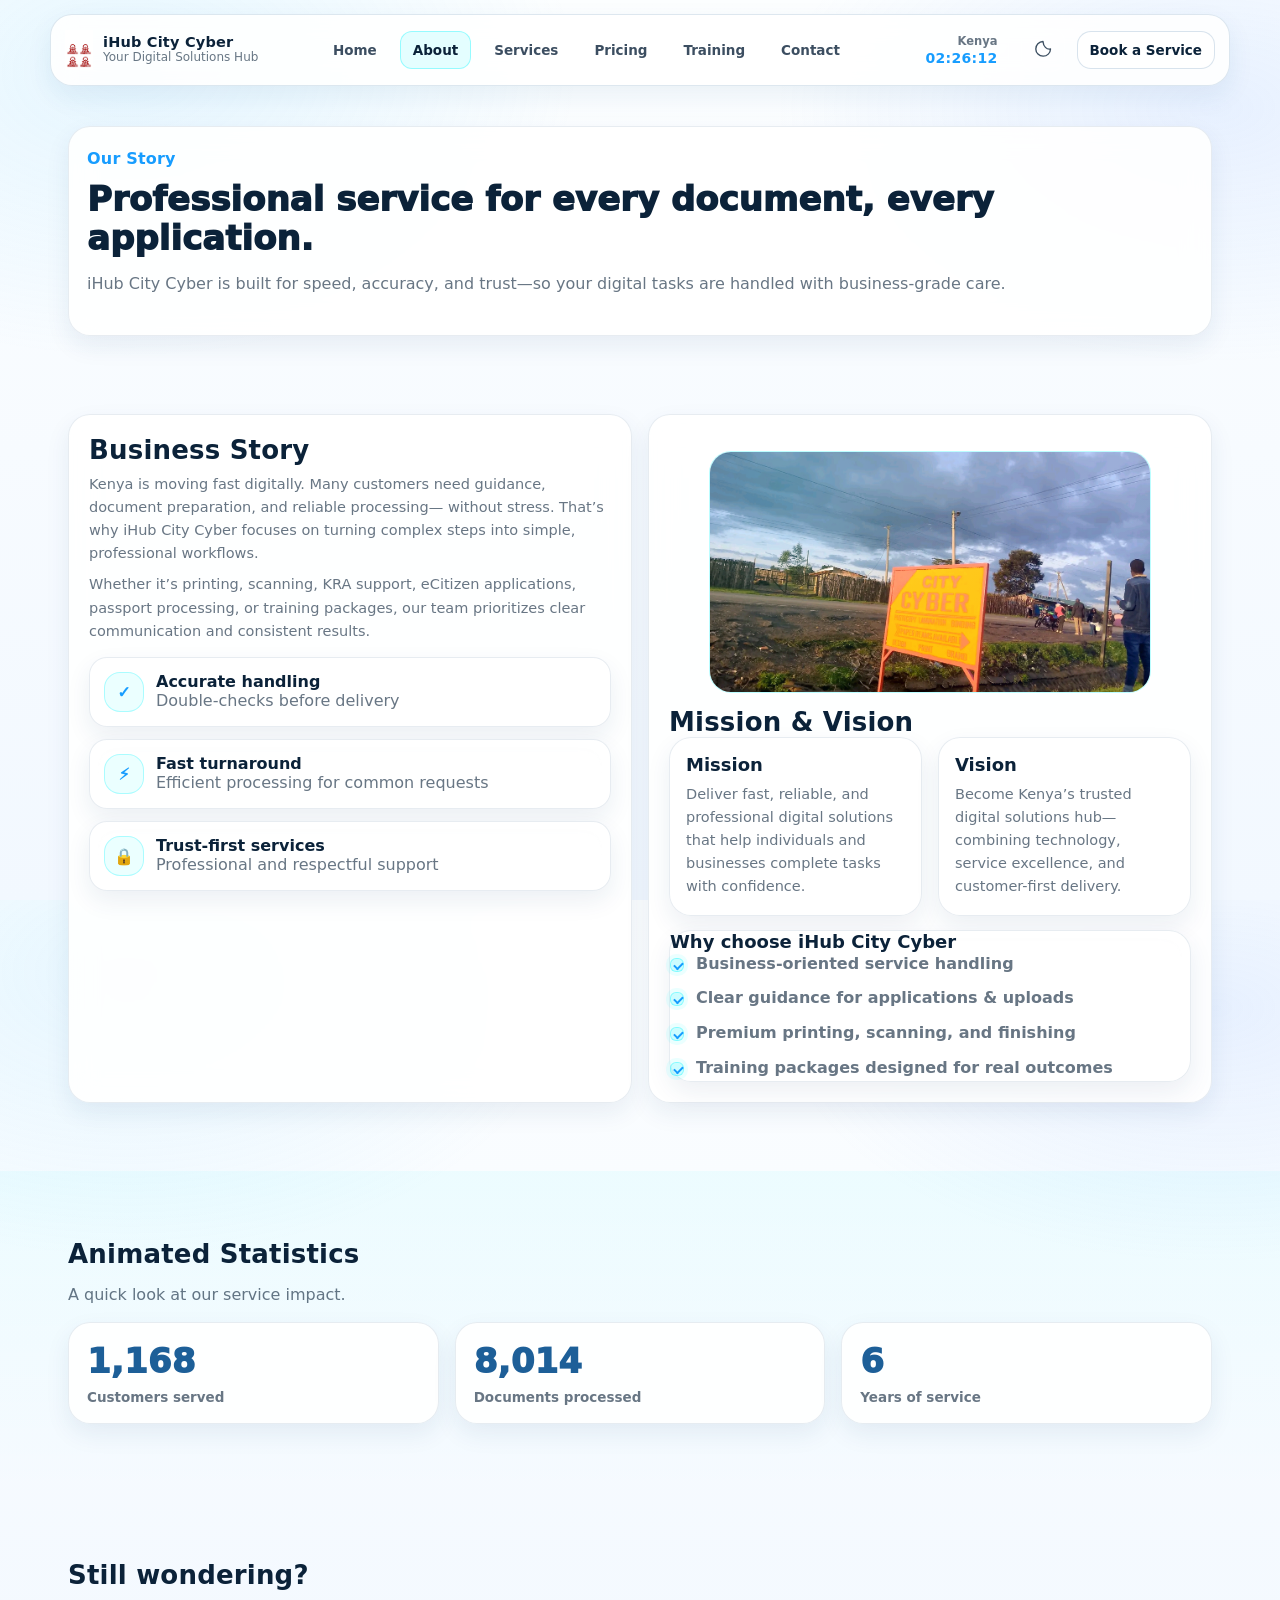
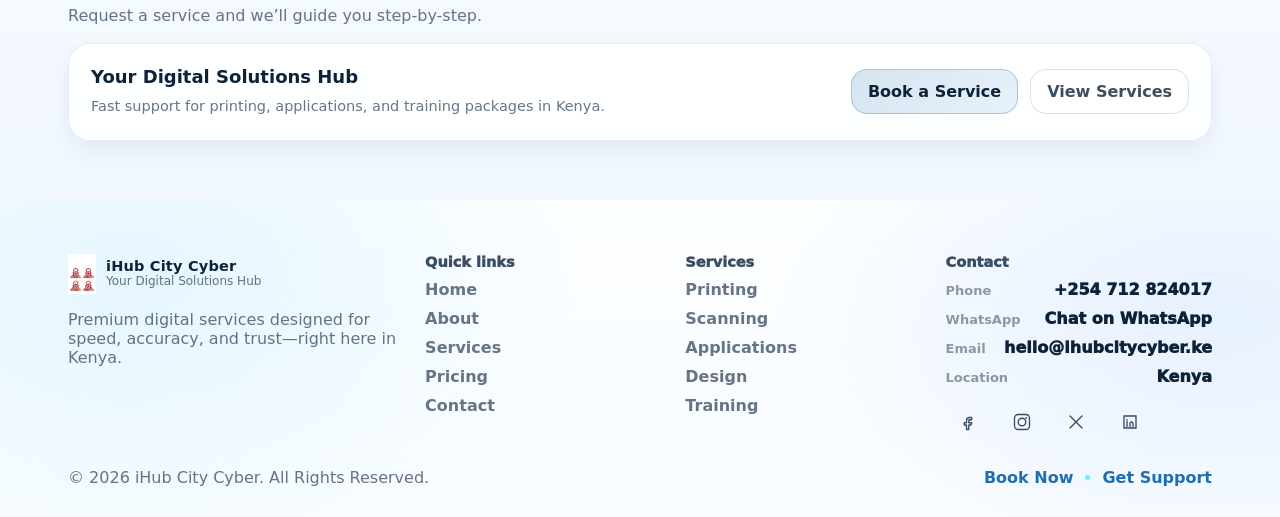
==== commit 6c5e6cca: "g" ====
--- a/about.html
+++ b/about.html
@@ -1,5 +1,5 @@
 <!doctype html>
-<html lang="en" data-theme="dark">
+<html lang="en" data-theme="light">
   <head>
     <meta charset="utf-8" />
     <meta name="viewport" content="width=device-width, initial-scale=1" />
--- a/css/style.css
+++ b/css/style.css
@@ -29,23 +29,23 @@
 }
 
 html[data-theme="light"]{
-  --bg0: #f7fbff;
-  --bg1: #eaf6ff;
-  --panel: rgba(0, 18, 45, .06);
-  --panel2: rgba(0, 18, 45, .08);
-  --stroke: rgba(0, 18, 45, .12);
-  --stroke2: rgba(0, 245, 255, .35);
-  --text: #041a2b;
-  --text2: rgba(4, 26, 43, .78);
-  --muted: rgba(4, 26, 43, .65);
-  --muted2: rgba(4, 26, 43, .45);
-  --cyan: #00a9ff;
-  --cyan2: #00e6ff;
-  --neon: #4aff3d;
-  --blue: #1b5dff;
-  --danger: #e01b45;
-  --warning: #c98400;
-  --success: #19b96a;
+  --bg0: #fcfeff;
+  --bg1: #f2f8ff;
+  --panel: rgba(255, 255, 255, .72);
+  --panel2: rgba(255, 255, 255, .84);
+  --stroke: rgba(20, 70, 120, .10);
+  --stroke2: rgba(32, 166, 255, .36);
+  --text: #0b2239;
+  --text2: rgba(11, 34, 57, .8);
+  --muted: rgba(11, 34, 57, .62);
+  --muted2: rgba(11, 34, 57, .45);
+  --cyan: #179dff;
+  --cyan2: #53c7ff;
+  --neon: #35d988;
+  --blue: #2962ff;
+  --danger: #d94b63;
+  --warning: #bd8500;
+  --success: #1fa46b;
 }
 
 *{ box-sizing: border-box; }
@@ -59,6 +59,11 @@
   color: var(--text);
   overflow-x: hidden;
 }
+html[data-theme="light"] body{
+  background: radial-gradient(820px 520px at 10% 8%, rgba(115,208,255,.16), transparent 55%),
+              radial-gradient(760px 440px at 95% 12%, rgba(124,174,255,.16), transparent 58%),
+              linear-gradient(180deg, var(--bg0), var(--bg1));
+}
 
 html{ scroll-behavior: smooth; }
 @media (prefers-reduced-motion: reduce){
@@ -145,6 +150,7 @@
   display: flex;
   align-items: center;
   justify-content: space-between;
+  flex-wrap: nowrap;
   gap: 14px;
   padding: 12px 14px;
   border-radius: var(--radius-lg);
@@ -153,14 +159,17 @@
   border: 1px solid rgba(255,255,255,.10);
 }
 html[data-theme="light"] .header-inner{
-  background: rgba(255,255,255,.55);
+  background: rgba(255,255,255,.88);
+  border-color: rgba(16,84,145,.14);
+  box-shadow: 0 10px 26px rgba(24,86,145,.08);
 }
 
 .brand{
   display: flex;
   align-items: center;
   gap: 10px;
-  min-width: 260px;
+  min-width: 0;
+  flex: 0 1 auto;
 }
 .brand__logo{
   color: var(--cyan);
@@ -182,12 +191,17 @@
   color: var(--muted);
 }
 
-.nav{ flex: 1; }
+.nav{
+  flex: 1 1 auto;
+  position: relative;
+  min-width: 0;
+}
 .nav__list{
   list-style: none;
   display: flex;
   align-items: center;
   justify-content: center;
+  flex-wrap: wrap;
   gap: 10px;
   margin: 0;
   padding: 0;
@@ -224,23 +238,30 @@
   background: rgba(255,255,255,.06);
   color: var(--text);
   position: relative;
-}
-.nav__toggle span{
+  cursor: pointer;
+  transition: border-color .2s ease, background .2s ease, transform .2s ease;
+}
+.nav__toggle > span:not(.sr-only){
   position: absolute;
-  left: 12px; right: 12px;
+  left: 11px;
+  right: 11px;
   top: 50%;
   height: 2px;
   background: currentColor;
   transform: translateY(-50%);
   box-shadow: 0 -7px 0 currentColor, 0 7px 0 currentColor;
   opacity: .9;
+  border-radius: 999px;
+  transition: background .2s ease, box-shadow .2s ease;
 }
 
 .header-actions{
   display: flex;
   align-items: center;
   gap: 12px;
-}
+  flex: 0 0 auto;
+}
+
 .clock{
   display: none;
   flex-direction: column;
@@ -286,14 +307,22 @@
 
 /* Mobile nav */
 @media (max-width: 920px){
-  .brand{ min-width: 200px; }
+  .header-inner{
+    position: relative;
+    gap: 10px;
+  }
+  .brand{
+    min-width: 0;
+    max-width: calc(100% - 220px);
+  }
   .nav__list{
     position: absolute;
-    top: 78px;
+    top: calc(100% + 10px);
     left: 18px;
     right: 18px;
     flex-direction: column;
     align-items: stretch;
+    justify-content: flex-start;
     gap: 6px;
     padding: 12px;
     border-radius: 18px;
@@ -304,9 +333,13 @@
     opacity: 0;
     pointer-events: none;
     transition: opacity .22s ease, transform .22s ease;
+    z-index: 45;
+    max-height: min(70vh, 520px);
+    overflow-y: auto;
   }
   html[data-theme="light"] .nav__list{
-    background: rgba(255,255,255,.78);
+    background: rgba(255,255,255,.96);
+    border-color: rgba(16,84,145,.14);
   }
   .nav.nav--open .nav__list{
     opacity: 1;
@@ -314,7 +347,47 @@
     pointer-events: auto;
   }
   .nav__toggle{ display: inline-block; }
-}
+  .nav__link{
+    width: 100%;
+    justify-content: flex-start;
+    padding: 12px 14px;
+  }
+}
+
+@media (max-width: 760px){
+  .header-inner{
+    padding: 10px 12px;
+  }
+  .brand__name{
+    font-size: 13.5px;
+  }
+  .brand__tag{
+    font-size: 11px;
+  }
+  .header-actions{
+    gap: 8px;
+  }
+  .btn-sm{
+    padding: 9px 10px;
+    font-size: 12.5px;
+  }
+}
+
+@media (max-width: 560px){
+  .brand__tag{
+    display: none;
+  }
+  .header-actions .btn-sm{
+    padding: 8px 10px;
+    font-size: 12px;
+  }
+  .icon-btn,
+  .nav__toggle{
+    width: 40px;
+    height: 40px;
+  }
+}
+
 
 /* Typography helpers */
 .h2{
@@ -418,6 +491,10 @@
   border-radius: var(--radius-lg);
   box-shadow: var(--shadow-card);
   backdrop-filter: blur(14px);
+}
+html[data-theme="light"] .glass{
+  background: rgba(255,255,255,.9);
+  box-shadow: 0 10px 24px rgba(20,70,120,.08);
 }
 
 .media-frame{
@@ -438,6 +515,13 @@
   mix-blend-mode: screen;
   opacity: .85;
 }
+/* Responsive images - visible on all devices */
+img{
+  max-width: 100%;
+  height: auto;
+  display: block;
+}
+
 .media-frame img{
   width: 100%;
   height: 100%;
@@ -453,20 +537,21 @@
 .about-media{
   margin-bottom: 14px;
 }
-.about-media img{ height: 240px; }
+.about-media img{ height: 240px; max-height: 50vh; }
 
 .training-media{
   margin: 6px 0 14px;
 }
-.training-media img{ height: 170px; }
+.training-media img{ height: 170px; max-height: 40vh; }
 
 .service-top__media img{
   height: 320px;
-}
-
-.contact-media img{ height: 190px; }
-
-.request-media img{ height: 160px; }
+  max-height: 60vh;
+}
+
+.contact-media img{ height: 190px; max-height: 45vh; }
+
+.request-media img{ height: 160px; max-height: 40vh; }
 
 .service-top{
   margin-bottom: 18px;
@@ -610,11 +695,14 @@
 
 .hero-visual{
   position: relative;
+  min-height: 390px;
 }
 .hero-panel{
   padding: 18px;
   position: relative;
   z-index: 2;
+  width: min(430px, 82%);
+  margin-right: auto;
 }
 .hero-panel__top{
   display: flex;
@@ -704,15 +792,15 @@
 }
 .hero-illustration{
   position: absolute;
-  right: -18px;
-  top: -12px;
-  width: min(520px, 46vw);
-  height: min(360px, 34vw);
+  right: 0;
+  top: 18px;
+  width: min(520px, 45vw);
+  height: min(345px, 32vw);
   border-radius: 26px;
   overflow: hidden;
   border: 1px solid rgba(0,245,255,.22);
   background: rgba(0,245,255,.06);
-  z-index: -1;
+  z-index: 1;
   pointer-events: none;
 }
 .hero-illustration::before{
@@ -728,6 +816,7 @@
 .hero-illustration img{
   width: 100%;
   height: 100%;
+  max-width: 100%;
   object-fit: cover;
   filter: saturate(1.12) contrast(1.05);
   transform: scale(1.02);
@@ -737,8 +826,14 @@
   transform: translateY(-2px) scale(1.04);
 }
 @media (max-width: 980px){
+  .hero-visual{
+    min-height: auto;
+  }
+  .hero-panel{
+    width: 100%;
+  }
   .hero-illustration{
-    right: -30px;
+    right: -24px;
     width: min(520px, 66vw);
     height: min(300px, 40vw);
     top: 10px;
@@ -1536,3 +1631,58 @@
 /* Small adjustments */
 .footer-col .footer-links{ margin-top: 4px; }
 
+/* Professional light-theme refinements */
+html[data-theme="light"]{
+  --shadow-glow: 0 4px 14px rgba(23,157,255,.14);
+  --shadow-card: 0 8px 22px rgba(18,66,112,.08);
+}
+
+html[data-theme="light"] .neon-text{
+  color: #1d5f98;
+  text-shadow: none;
+}
+
+html[data-theme="light"] .link{
+  color: #1f6fb0;
+  text-shadow: none;
+}
+
+html[data-theme="light"] .hero-badge{
+  background: rgba(31,111,176,.08);
+  border-color: rgba(31,111,176,.2);
+  animation: none;
+}
+
+html[data-theme="light"] .spark,
+html[data-theme="light"] .chip__pulse{
+  animation: none;
+  box-shadow: none;
+}
+
+html[data-theme="light"] .chip{
+  border-color: rgba(31,111,176,.22);
+  background: rgba(31,111,176,.08);
+  color: #1f4f7b;
+}
+
+html[data-theme="light"] .btn{
+  border-color: rgba(16,84,145,.16);
+  background: rgba(255,255,255,.92);
+}
+
+html[data-theme="light"] .btn:hover{
+  border-color: rgba(16,84,145,.28);
+  box-shadow: 0 6px 16px rgba(16,84,145,.12);
+}
+
+html[data-theme="light"] .btn-gradient{
+  border-color: rgba(31,111,176,.3);
+  background: linear-gradient(135deg, rgba(31,111,176,.18), rgba(65,137,212,.12));
+}
+
+html[data-theme="light"] .chip-mini{
+  border-color: rgba(16,84,145,.14);
+  background: rgba(255,255,255,.9);
+  color: #24476a;
+}
+
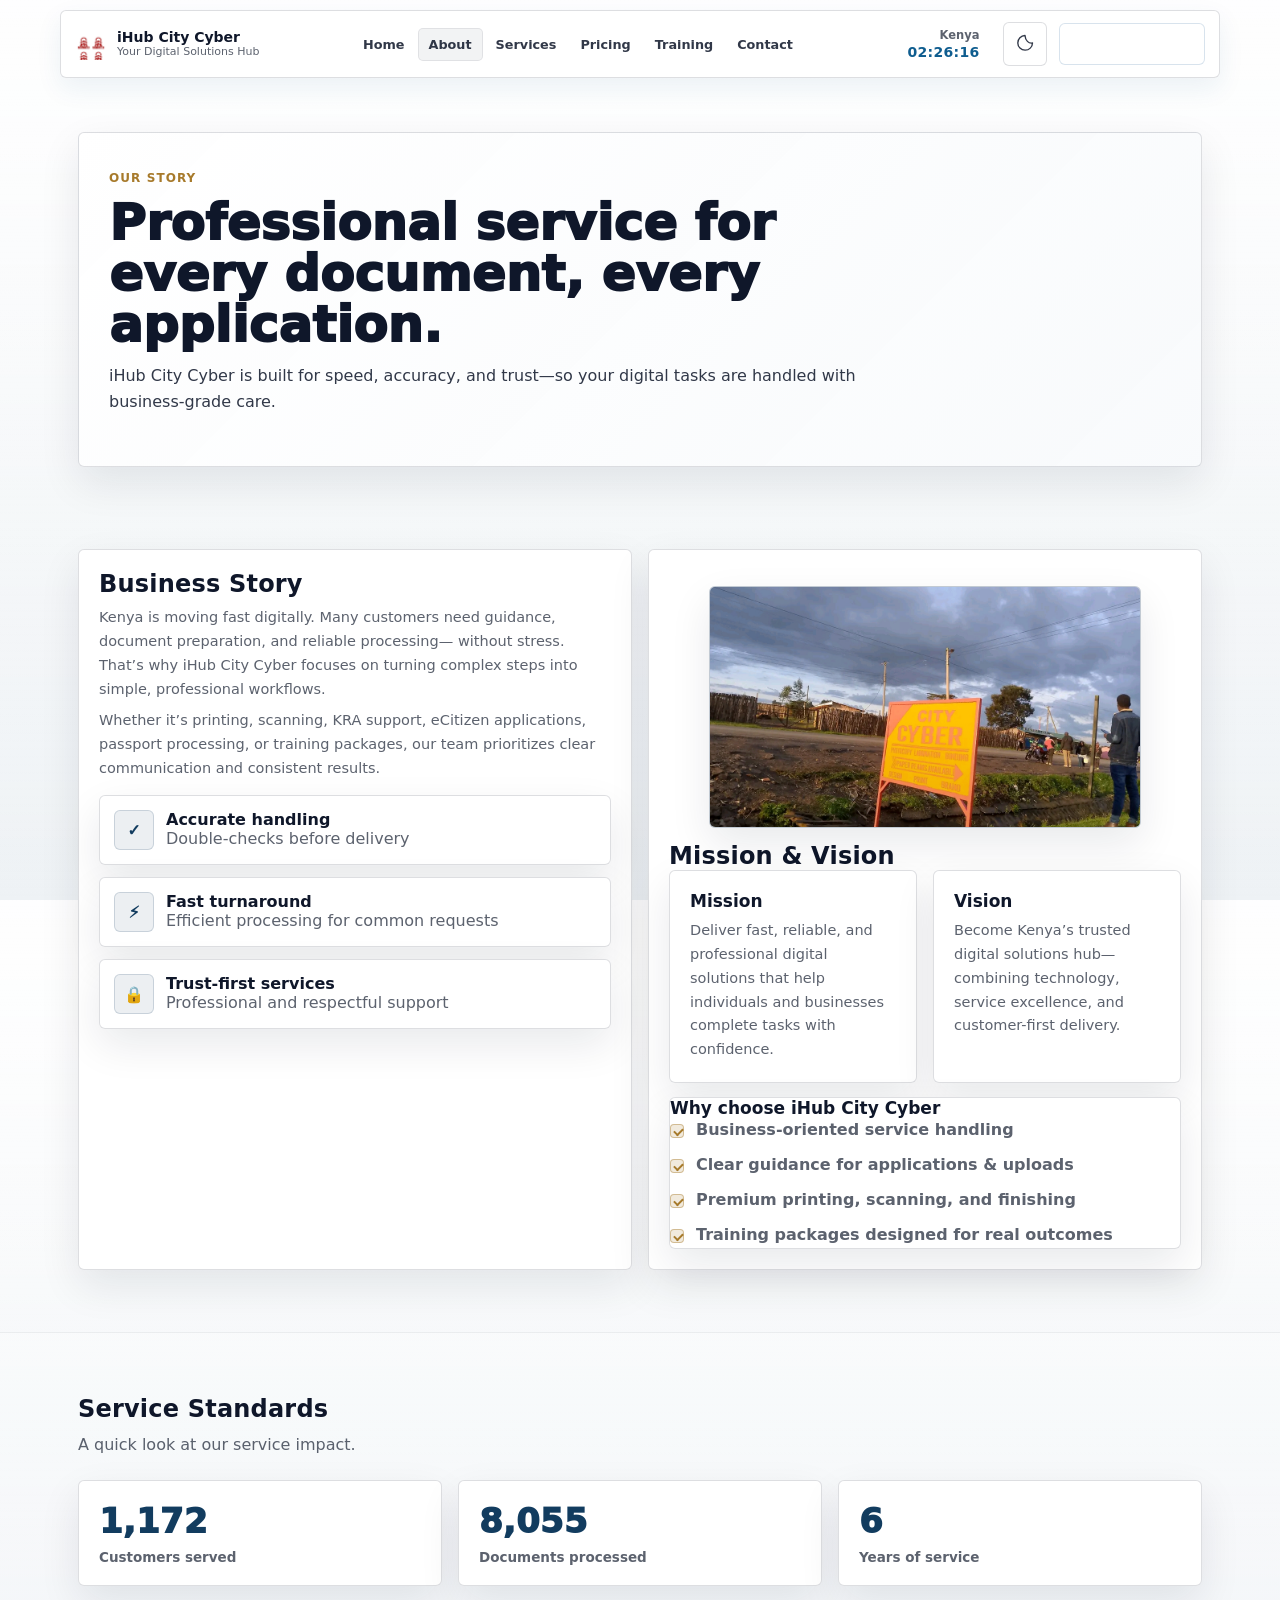
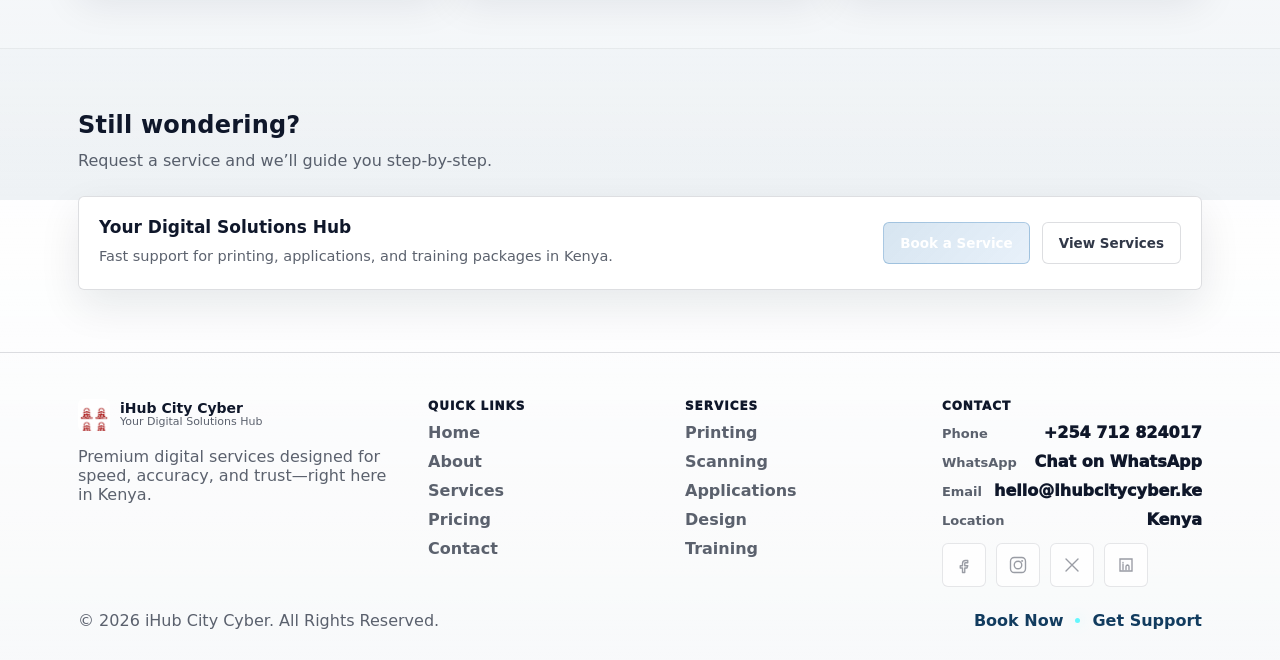
==== commit f03c3359: "Polish site visual design" ====
--- a/about.html
+++ b/about.html
@@ -176,7 +176,7 @@
         <section class="section section--alt">
           <div class="container">
             <div class="section-head">
-              <h2 class="h2">Animated Statistics</h2>
+              <h2 class="h2">Service Standards</h2>
               <p class="muted">A quick look at our service impact.</p>
             </div>
 
--- a/css/style.css
+++ b/css/style.css
@@ -242,17 +242,43 @@
   transition: border-color .2s ease, background .2s ease, transform .2s ease;
 }
 .nav__toggle > span:not(.sr-only){
+  position: relative;
+  display: block;
+  width: 20px;
+  height: 2px;
+  margin: 0 auto;
+  background: currentColor;
+  opacity: .95;
+  border-radius: 999px;
+  transition: transform .22s ease, opacity .2s ease;
+}
+.nav__toggle > span:not(.sr-only)::before,
+.nav__toggle > span:not(.sr-only)::after{
+  content: "";
   position: absolute;
-  left: 11px;
-  right: 11px;
-  top: 50%;
+  left: 0;
+  width: 20px;
   height: 2px;
   background: currentColor;
-  transform: translateY(-50%);
-  box-shadow: 0 -7px 0 currentColor, 0 7px 0 currentColor;
-  opacity: .9;
   border-radius: 999px;
-  transition: background .2s ease, box-shadow .2s ease;
+  transition: transform .22s ease, top .22s ease, bottom .22s ease, opacity .2s ease;
+}
+.nav__toggle > span:not(.sr-only)::before{
+  top: -6px;
+}
+.nav__toggle > span:not(.sr-only)::after{
+  bottom: -6px;
+}
+.nav.nav--open .nav__toggle > span:not(.sr-only){
+  transform: rotate(45deg);
+}
+.nav.nav--open .nav__toggle > span:not(.sr-only)::before{
+  top: 0;
+  transform: rotate(-90deg);
+}
+.nav.nav--open .nav__toggle > span:not(.sr-only)::after{
+  bottom: 0;
+  opacity: 0;
 }
 
 .header-actions{
@@ -309,17 +335,42 @@
 @media (max-width: 920px){
   .header-inner{
     position: relative;
-    gap: 10px;
+    display: grid;
+    grid-template-columns: minmax(0, 1fr) auto auto;
+    align-items: center;
+    gap: 8px;
+  }
+  .nav{
+    order: 3;
+    min-width: 44px;
+    display: flex;
+    justify-content: flex-end;
+    align-items: center;
+    position: static;
   }
   .brand{
-    min-width: 0;
-    max-width: calc(100% - 220px);
+    order: 1;
+    max-width: none;
+  }
+  .brand__text{
+    overflow: hidden;
+  }
+  .brand__name,
+  .brand__tag{
+    white-space: nowrap;
+    overflow: hidden;
+    text-overflow: ellipsis;
+  }
+  .header-actions{
+    order: 2;
+    gap: 8px;
+    margin-left: 2px;
   }
   .nav__list{
     position: absolute;
     top: calc(100% + 10px);
-    left: 18px;
-    right: 18px;
+    left: 12px;
+    right: 12px;
     flex-direction: column;
     align-items: stretch;
     justify-content: flex-start;
@@ -327,26 +378,33 @@
     padding: 12px;
     border-radius: 18px;
     border: 1px solid rgba(255,255,255,.14);
-    background: rgba(0,0,0,.25);
+    background: linear-gradient(180deg, rgba(8, 15, 30, .96), rgba(6, 11, 24, .92));
     backdrop-filter: blur(14px);
+    -webkit-backdrop-filter: blur(14px);
+    box-shadow: 0 20px 45px rgba(0,0,0,.45);
     transform: translateY(-8px);
     opacity: 0;
     pointer-events: none;
     transition: opacity .22s ease, transform .22s ease;
-    z-index: 45;
+    z-index: 80;
     max-height: min(70vh, 520px);
     overflow-y: auto;
   }
   html[data-theme="light"] .nav__list{
-    background: rgba(255,255,255,.96);
+    background: linear-gradient(180deg, rgba(255,255,255,.98), rgba(245,250,255,.96));
     border-color: rgba(16,84,145,.14);
+    box-shadow: 0 16px 36px rgba(24,86,145,.18);
   }
   .nav.nav--open .nav__list{
     opacity: 1;
     transform: translateY(0);
     pointer-events: auto;
   }
-  .nav__toggle{ display: inline-block; }
+  .nav__toggle{
+    display: grid;
+    place-items: center;
+    z-index: 60;
+  }
   .nav__link{
     width: 100%;
     justify-content: flex-start;
@@ -357,6 +415,7 @@
 @media (max-width: 760px){
   .header-inner{
     padding: 10px 12px;
+    grid-template-columns: minmax(0, 1fr) auto auto;
   }
   .brand__name{
     font-size: 13.5px;
@@ -364,27 +423,34 @@
   .brand__tag{
     font-size: 11px;
   }
-  .header-actions{
-    gap: 8px;
-  }
-  .btn-sm{
+  .header-actions .btn-sm{
+    display: none;
+  }
+}
+
+@media (max-width: 560px){
+  .header-inner{
+    gap: 6px;
     padding: 9px 10px;
-    font-size: 12.5px;
-  }
-}
-
-@media (max-width: 560px){
+  }
   .brand__tag{
     display: none;
   }
-  .header-actions .btn-sm{
-    padding: 8px 10px;
-    font-size: 12px;
+  .brand__name{
+    font-size: 13px;
   }
   .icon-btn,
   .nav__toggle{
     width: 40px;
     height: 40px;
+  }
+  .nav__toggle{
+    border-color: rgba(255,255,255,.24);
+    background: rgba(255,255,255,.12);
+  }
+  html[data-theme="light"] .nav__toggle{
+    border-color: rgba(16,84,145,.34);
+    background: rgba(16,84,145,.08);
   }
 }
 
@@ -649,7 +715,7 @@
   font-size: 44px;
   line-height: 1.08;
   font-weight: 950;
-  letter-spacing: -0.3px;
+  letter-spacing: 0;
 }
 @media (max-width: 520px){
   .hero-title{ font-size: 32px; }
@@ -1686,3 +1752,1117 @@
   color: #24476a;
 }
 
+/* Premium editorial refinements */
+:root{
+  --radius-lg: 8px;
+  --radius-md: 8px;
+  --radius-sm: 6px;
+  --shadow-glow: 0 10px 28px rgba(15, 45, 80, .14);
+  --shadow-soft: 0 24px 60px rgba(15, 23, 42, .18);
+  --shadow-card: 0 18px 42px rgba(15, 23, 42, .10);
+  --gold: #b8892f;
+  --gold-soft: rgba(184, 137, 47, .16);
+}
+
+html[data-theme="light"]{
+  --bg0: #f7f9fb;
+  --bg1: #edf2f6;
+  --panel: rgba(255,255,255,.94);
+  --panel2: rgba(255,255,255,.98);
+  --stroke: rgba(15, 23, 42, .10);
+  --stroke2: rgba(184, 137, 47, .34);
+  --text: #101828;
+  --text2: rgba(16, 24, 40, .82);
+  --muted: rgba(16, 24, 40, .62);
+  --muted2: rgba(16, 24, 40, .44);
+  --cyan: #0f5d8f;
+  --cyan2: #2f80b7;
+  --neon: #b8892f;
+  --blue: #184e77;
+  --shadow-glow: 0 10px 26px rgba(24, 78, 119, .14);
+  --shadow-card: 0 16px 42px rgba(15, 23, 42, .09);
+}
+
+html[data-theme="dark"]{
+  --bg0: #080b10;
+  --bg1: #111820;
+  --panel: rgba(18, 24, 32, .86);
+  --panel2: rgba(24, 32, 42, .92);
+  --stroke: rgba(255,255,255,.12);
+  --stroke2: rgba(184, 137, 47, .32);
+  --text: #f5f7fa;
+  --text2: rgba(245,247,250,.82);
+  --muted: rgba(245,247,250,.62);
+  --muted2: rgba(245,247,250,.42);
+  --cyan: #7fb7dd;
+  --cyan2: #9fc9e5;
+  --neon: #d6af63;
+  --blue: #2f80b7;
+}
+
+body,
+html[data-theme="light"] body{
+  background:
+    linear-gradient(180deg, rgba(255,255,255,.72), rgba(255,255,255,.24) 38%, transparent 70%),
+    radial-gradient(760px 420px at 80% -10%, rgba(184,137,47,.12), transparent 58%),
+    linear-gradient(180deg, var(--bg0), var(--bg1));
+}
+
+html[data-theme="dark"] body{
+  background:
+    radial-gradient(700px 420px at 78% -8%, rgba(184,137,47,.16), transparent 58%),
+    linear-gradient(180deg, var(--bg0), var(--bg1));
+}
+
+#particles,
+.hero-floaters,
+.floater{
+  display: none;
+}
+
+.container{
+  max-width: 1160px;
+}
+
+.site-header{
+  padding: 10px 0;
+}
+
+.header-inner{
+  border-radius: 0;
+  padding: 12px 16px;
+  border-color: rgba(15,23,42,.08);
+  background: rgba(255,255,255,.86);
+  box-shadow: 0 10px 30px rgba(15,23,42,.06);
+}
+
+html[data-theme="dark"] .header-inner{
+  background: rgba(10,14,20,.86);
+  border-color: rgba(255,255,255,.10);
+  box-shadow: 0 16px 38px rgba(0,0,0,.28);
+}
+
+.brand__logo img{
+  width: 34px;
+  height: 34px;
+  border-radius: 8px;
+  object-fit: cover;
+  box-shadow: 0 8px 18px rgba(15,23,42,.12);
+}
+
+.brand__name{
+  font-size: 15px;
+  letter-spacing: 0;
+}
+
+.brand__tag{
+  font-size: 11.5px;
+}
+
+.nav__list{
+  gap: 2px;
+}
+
+.nav__link{
+  border-radius: 6px;
+  padding: 9px 11px;
+  font-weight: 750;
+  font-size: 13px;
+  letter-spacing: 0;
+}
+
+.nav__link:hover,
+.nav__link.active{
+  transform: none;
+  border-color: rgba(184,137,47,.28);
+  background: var(--gold-soft);
+  color: var(--text);
+}
+
+.clock,
+.icon-btn,
+.nav__toggle,
+.btn,
+.social,
+.back-to-top,
+.whatsapp-float,
+.whatsapp-float__icon{
+  border-radius: 8px;
+}
+
+.btn{
+  min-height: 44px;
+  padding: 12px 18px;
+  border-color: rgba(15,23,42,.12);
+  background: var(--panel2);
+  box-shadow: 0 1px 0 rgba(255,255,255,.55) inset;
+}
+
+.btn:hover{
+  transform: translateY(-1px);
+  border-color: rgba(184,137,47,.36);
+  box-shadow: var(--shadow-glow);
+}
+
+.btn-primary,
+.btn-gradient{
+  color: #fff;
+  border-color: rgba(16,24,40,.92);
+  background: linear-gradient(135deg, #101828, #184e77);
+}
+
+.btn-secondary{
+  background: rgba(255,255,255,.74);
+  color: var(--text);
+  border-color: rgba(15,23,42,.12);
+}
+
+html[data-theme="dark"] .btn-secondary{
+  background: rgba(255,255,255,.07);
+  border-color: rgba(255,255,255,.14);
+}
+
+.btn-whatsapp{
+  border-color: rgba(31,164,107,.28);
+  background: linear-gradient(135deg, rgba(31,164,107,.18), rgba(255,255,255,.72));
+  color: #126b48;
+}
+
+html[data-theme="dark"] .btn-whatsapp{
+  background: rgba(31,164,107,.16);
+  color: #8ef0c4;
+}
+
+.link,
+html[data-theme="light"] .link{
+  color: var(--blue);
+  text-shadow: none;
+}
+
+.section{
+  padding: 72px 0;
+}
+
+.section--alt{
+  background: rgba(255,255,255,.34);
+  border-top: 1px solid rgba(15,23,42,.06);
+  border-bottom: 1px solid rgba(15,23,42,.06);
+}
+
+html[data-theme="dark"] .section--alt{
+  background: rgba(255,255,255,.025);
+  border-color: rgba(255,255,255,.07);
+}
+
+.section-head{
+  max-width: 760px;
+  margin-bottom: 26px;
+}
+
+.section-head .muted{
+  margin-top: 8px;
+  line-height: 1.7;
+}
+
+.glass,
+html[data-theme="light"] .glass{
+  background: var(--panel);
+  border-color: var(--stroke);
+  box-shadow: var(--shadow-card);
+  backdrop-filter: blur(16px);
+}
+
+.card,
+.service-top__copy,
+.about-block,
+.about-right,
+.hero-panel,
+.contact .glass,
+.request .glass{
+  padding: 22px;
+}
+
+.section .grid > .glass:not(.media-frame):not(.faq__item),
+.section .container > .glass:not(.callout):not(.faq__item){
+  padding: 22px;
+}
+
+.card--hover:hover{
+  transform: translateY(-3px);
+  border-color: rgba(184,137,47,.34);
+  background: var(--panel2);
+}
+
+.media-frame{
+  border-color: rgba(15,23,42,.10);
+  background: #dfe7ee;
+  box-shadow: var(--shadow-card);
+}
+
+.media-frame::after{
+  background: linear-gradient(180deg, transparent 55%, rgba(0,0,0,.20));
+  mix-blend-mode: normal;
+  opacity: .55;
+}
+
+.media-frame img{
+  filter: saturate(.98) contrast(1.02);
+  transform: none;
+}
+
+.media-frame:hover img{
+  transform: scale(1.025);
+}
+
+.hero{
+  padding: 76px 0 54px;
+}
+
+.hero-inner{
+  align-items: center;
+  gap: 44px;
+}
+
+.hero-badge,
+html[data-theme="light"] .hero-badge{
+  border-radius: 999px;
+  color: var(--text);
+  background: rgba(184,137,47,.12);
+  border-color: rgba(184,137,47,.28);
+  font-size: 12.5px;
+  text-transform: uppercase;
+  letter-spacing: .08em;
+  animation: none;
+}
+
+.spark{
+  width: 8px;
+  height: 8px;
+  background: var(--gold);
+  box-shadow: none;
+  animation: none;
+}
+
+.hero-title{
+  max-width: 780px;
+  font-size: 68px;
+  line-height: .98;
+  letter-spacing: 0;
+}
+
+.hero-subtitle{
+  max-width: 62ch;
+  font-size: 17px;
+  color: var(--text2);
+}
+
+.hero-cta{
+  margin-top: 28px;
+}
+
+.hero-metrics{
+  margin-top: 30px;
+  gap: 14px;
+}
+
+.metric{
+  padding: 18px;
+}
+
+.metric__value{
+  font-size: 18px;
+}
+
+.neon-text,
+html[data-theme="light"] .neon-text{
+  color: var(--blue);
+  text-shadow: none;
+}
+
+html[data-theme="dark"] .neon-text{
+  color: var(--cyan2);
+}
+
+.neon-card{
+  border-color: rgba(184,137,47,.28);
+}
+
+.hero-panel{
+  width: min(450px, 100%);
+  margin: 0;
+}
+
+.hero-illustration{
+  position: relative;
+  right: auto;
+  top: auto;
+  width: min(520px, 100%);
+  height: 330px;
+  margin-top: 18px;
+  border-radius: 8px;
+  border-color: rgba(15,23,42,.10);
+  box-shadow: var(--shadow-soft);
+}
+
+.hero-illustration::before{
+  background: linear-gradient(180deg, transparent 48%, rgba(0,0,0,.28));
+}
+
+.hero-visual{
+  min-height: auto;
+}
+
+.chip,
+html[data-theme="light"] .chip{
+  border-radius: 999px;
+  border-color: rgba(184,137,47,.26);
+  background: rgba(184,137,47,.10);
+  color: var(--text);
+}
+
+.chip--muted{
+  background: rgba(15,23,42,.04);
+  border-color: rgba(15,23,42,.10);
+}
+
+html[data-theme="dark"] .chip--muted{
+  background: rgba(255,255,255,.05);
+  border-color: rgba(255,255,255,.10);
+}
+
+.chip__dot,
+.chip__pulse{
+  background: var(--gold);
+  box-shadow: none;
+  animation: none;
+}
+
+.dashboard{
+  gap: 16px;
+}
+
+.dashboard-row{
+  grid-template-columns: minmax(130px, .9fr) 1.2fr;
+  padding-bottom: 14px;
+  border-bottom: 1px solid var(--stroke);
+}
+
+.dashboard-row:last-of-type{
+  border-bottom: 0;
+  padding-bottom: 0;
+}
+
+.chips .chip-mini,
+html[data-theme="light"] .chip-mini{
+  border-radius: 999px;
+  border-color: rgba(15,23,42,.10);
+  background: rgba(255,255,255,.74);
+  color: var(--text2);
+}
+
+.page-hero{
+  padding: 44px 0 20px;
+}
+
+.page-hero__inner{
+  padding: 34px 30px;
+  background:
+    linear-gradient(135deg, rgba(255,255,255,.96), rgba(255,255,255,.84)),
+    radial-gradient(600px 220px at 90% 0%, rgba(184,137,47,.14), transparent);
+}
+
+html[data-theme="dark"] .page-hero__inner{
+  background:
+    linear-gradient(135deg, rgba(18,24,32,.94), rgba(18,24,32,.82)),
+    radial-gradient(600px 220px at 90% 0%, rgba(184,137,47,.16), transparent);
+}
+
+.page-hero__eyebrow{
+  color: var(--gold);
+  text-transform: uppercase;
+  letter-spacing: .09em;
+  font-size: 12px;
+}
+
+.page-hero__title{
+  max-width: 820px;
+  font-size: 50px;
+  letter-spacing: 0;
+  line-height: 1.02;
+}
+
+.page-hero__sub{
+  max-width: 760px;
+  font-size: 16px;
+}
+
+.service-card,
+.module-card,
+.price-card{
+  min-height: auto;
+}
+
+.service-card,
+.module-card{
+  gap: 14px;
+}
+
+.service-card__icon,
+.card__icon,
+.module-card__icon,
+.callout__icon,
+.bullet__icon,
+.toast__icon{
+  border-radius: 8px;
+  border-color: rgba(184,137,47,.28);
+  background: rgba(184,137,47,.10);
+  color: var(--gold);
+}
+
+.price-card{
+  gap: 18px;
+}
+
+.price-card--highlight{
+  border-color: rgba(184,137,47,.42);
+  background: linear-gradient(180deg, rgba(184,137,47,.12), var(--panel));
+}
+
+.price-card__badge,
+.price-card__badge--neon{
+  border-radius: 999px;
+  border-color: rgba(184,137,47,.24);
+  background: rgba(184,137,47,.10);
+  color: var(--text);
+}
+
+.price-card__amount{
+  font-size: 34px;
+  letter-spacing: 0;
+}
+
+.meta-row,
+.bullet{
+  border-radius: 8px;
+}
+
+.field__input{
+  border-radius: 8px;
+  border-color: rgba(15,23,42,.12);
+  background: rgba(255,255,255,.88);
+}
+
+html[data-theme="dark"] .field__input{
+  background: rgba(255,255,255,.06);
+  border-color: rgba(255,255,255,.12);
+}
+
+.field__input:focus{
+  border-color: rgba(184,137,47,.52);
+  box-shadow: 0 0 0 4px rgba(184,137,47,.13);
+}
+
+.map-wrap{
+  border-radius: 8px;
+  border-color: var(--stroke);
+  box-shadow: var(--shadow-card);
+}
+
+.modal__dialog,
+.toast{
+  background: var(--panel2);
+  border-color: var(--stroke);
+}
+
+html[data-theme="dark"] .modal__dialog,
+html[data-theme="dark"] .toast{
+  background: rgba(18,24,32,.96);
+}
+
+.modal__summary{
+  border-radius: 8px;
+}
+
+.faq__item{
+  border-radius: 8px;
+}
+
+.faq__q:hover{
+  background: rgba(184,137,47,.08);
+}
+
+.faq__chev{
+  color: var(--gold);
+}
+
+.check{
+  border-radius: 4px;
+  border-color: rgba(184,137,47,.34);
+  background: rgba(184,137,47,.12);
+  box-shadow: none;
+}
+
+.check:after{
+  border-color: var(--gold);
+}
+
+.site-footer{
+  padding: 56px 0 30px;
+  border-top: 1px solid var(--stroke);
+  background: rgba(255,255,255,.30);
+}
+
+html[data-theme="dark"] .site-footer{
+  background: rgba(255,255,255,.025);
+}
+
+.footer-grid{
+  gap: 28px;
+}
+
+.footer-title{
+  color: var(--text);
+  letter-spacing: .04em;
+  text-transform: uppercase;
+  font-size: 12px;
+}
+
+.footer-links a:hover{
+  color: var(--gold);
+}
+
+.social{
+  background: var(--panel2);
+  border-color: var(--stroke);
+}
+
+.social:hover{
+  border-color: rgba(184,137,47,.34);
+  background: rgba(184,137,47,.10);
+  color: var(--gold);
+}
+
+.social[href="#"]{
+  opacity: .48;
+  cursor: not-allowed;
+}
+
+.social[href="#"]:hover{
+  transform: none;
+  border-color: var(--stroke);
+  background: var(--panel2);
+  color: var(--text2);
+}
+
+.loading-overlay{
+  background: rgba(247,249,251,.92);
+}
+
+html[data-theme="dark"] .loading-overlay{
+  background: rgba(8,11,16,.92);
+}
+
+.loader{
+  border-top-color: var(--gold);
+}
+
+@media (max-width: 920px){
+  .header-inner{
+    border-radius: 8px;
+  }
+
+  .nav__list{
+    border-radius: 8px;
+    background: rgba(255,255,255,.98);
+    border-color: rgba(15,23,42,.10);
+  }
+
+  html[data-theme="dark"] .nav__list{
+    background: rgba(10,14,20,.98);
+    border-color: rgba(255,255,255,.12);
+  }
+}
+
+@media (max-width: 760px){
+  .section{
+    padding: 52px 0;
+  }
+
+  .page-hero__inner{
+    padding: 26px 20px;
+  }
+
+  .hero{
+    padding: 52px 0 36px;
+  }
+
+  .hero-title{
+    font-size: 40px;
+  }
+
+  .page-hero__title{
+    font-size: 36px;
+  }
+
+  .dashboard-row{
+    grid-template-columns: 1fr;
+    gap: 6px;
+  }
+
+  .footer-bottom__inner,
+  .modal__actions{
+    align-items: flex-start;
+    flex-direction: column;
+  }
+}
+
+@media (max-width: 520px){
+  .hero-title{
+    font-size: 34px;
+  }
+
+  .page-hero__title{
+    font-size: 30px;
+  }
+
+  .hero-cta .btn,
+  .cta__actions .btn,
+  .modal__actions .btn{
+    width: 100%;
+  }
+}
+
+/* Sleek finish */
+:root{
+  --radius-lg: 6px;
+  --radius-md: 6px;
+  --radius-sm: 4px;
+  --shadow-card: 0 8px 24px rgba(15, 23, 42, .07);
+  --shadow-soft: 0 18px 44px rgba(15, 23, 42, .12);
+  --shadow-glow: 0 10px 22px rgba(24, 78, 119, .10);
+}
+
+html[data-theme="light"]{
+  --bg0: #fafbfc;
+  --bg1: #eef2f5;
+  --panel: rgba(255,255,255,.88);
+  --panel2: rgba(255,255,255,.96);
+  --stroke: rgba(15, 23, 42, .08);
+  --text: #0f172a;
+  --text2: rgba(15,23,42,.78);
+  --muted: rgba(15,23,42,.56);
+  --blue: #123c5f;
+  --gold: #a77a2b;
+}
+
+html[data-theme="dark"]{
+  --bg0: #080a0d;
+  --bg1: #10151b;
+  --panel: rgba(18, 23, 30, .78);
+  --panel2: rgba(22, 28, 36, .92);
+  --stroke: rgba(255,255,255,.09);
+}
+
+body,
+html[data-theme="light"] body{
+  background:
+    linear-gradient(180deg, rgba(255,255,255,.86), rgba(255,255,255,.20) 54%, transparent),
+    linear-gradient(180deg, var(--bg0), var(--bg1));
+}
+
+html[data-theme="dark"] body{
+  background: linear-gradient(180deg, var(--bg0), var(--bg1));
+}
+
+.header-inner{
+  max-width: 1160px;
+  margin: 0 auto;
+  padding: 10px 14px;
+  border-radius: 6px;
+  background: rgba(255,255,255,.78);
+  box-shadow: 0 8px 24px rgba(15,23,42,.05);
+}
+
+html[data-theme="dark"] .header-inner{
+  background: rgba(9, 12, 17, .82);
+  box-shadow: 0 12px 30px rgba(0,0,0,.22);
+}
+
+.brand__logo img{
+  width: 32px;
+  height: 32px;
+  border-radius: 6px;
+  box-shadow: none;
+}
+
+.brand__name{
+  font-size: 14px;
+  font-weight: 900;
+}
+
+.brand__tag{
+  font-size: 11px;
+}
+
+.nav__link{
+  padding: 8px 10px;
+  border-radius: 5px;
+  font-size: 12.8px;
+}
+
+.nav__link:hover,
+.nav__link.active{
+  border-color: rgba(15,23,42,.08);
+  background: rgba(15,23,42,.05);
+}
+
+html[data-theme="dark"] .nav__link:hover,
+html[data-theme="dark"] .nav__link.active{
+  border-color: rgba(255,255,255,.10);
+  background: rgba(255,255,255,.07);
+}
+
+.glass,
+html[data-theme="light"] .glass{
+  background: var(--panel);
+  border: 1px solid var(--stroke);
+  box-shadow: var(--shadow-card);
+  backdrop-filter: blur(12px);
+}
+
+.btn,
+.icon-btn,
+.nav__toggle,
+.social,
+.back-to-top,
+.whatsapp-float,
+.whatsapp-float__icon,
+.field__input,
+.media-frame,
+.hero-illustration,
+.modal__summary,
+.map-wrap,
+.faq__item,
+.meta-row,
+.bullet{
+  border-radius: 6px;
+}
+
+.btn{
+  min-height: 42px;
+  padding: 11px 16px;
+  font-size: 13.5px;
+  border-color: var(--stroke);
+  box-shadow: none;
+}
+
+.btn:hover{
+  transform: translateY(-1px);
+  box-shadow: 0 10px 22px rgba(15,23,42,.09);
+}
+
+.btn-primary,
+.btn-gradient{
+  background: #0f172a;
+  border-color: #0f172a;
+}
+
+.btn-primary:hover,
+.btn-gradient:hover{
+  background: #123c5f;
+  border-color: #123c5f;
+}
+
+.btn-secondary{
+  background: rgba(255,255,255,.58);
+}
+
+.section{
+  padding: 62px 0;
+}
+
+.section--alt{
+  background: rgba(255,255,255,.22);
+}
+
+.section-head{
+  margin-bottom: 22px;
+}
+
+.h2{
+  font-size: 24px;
+}
+
+.h3{
+  font-size: 17px;
+}
+
+.p,
+.hero-subtitle,
+.page-hero__sub{
+  line-height: 1.65;
+}
+
+.hero{
+  padding: 64px 0 44px;
+}
+
+.hero-inner{
+  gap: 34px;
+}
+
+.hero-title{
+  font-size: 62px;
+  line-height: 1;
+}
+
+.hero-badge,
+html[data-theme="light"] .hero-badge,
+.chip,
+html[data-theme="light"] .chip,
+.price-card__badge,
+.price-card__badge--neon,
+.chips .chip-mini,
+html[data-theme="light"] .chip-mini{
+  background: rgba(15,23,42,.045);
+  border-color: rgba(15,23,42,.075);
+  color: var(--text2);
+}
+
+html[data-theme="dark"] .hero-badge,
+html[data-theme="dark"] .chip,
+html[data-theme="dark"] .price-card__badge,
+html[data-theme="dark"] .price-card__badge--neon,
+html[data-theme="dark"] .chips .chip-mini{
+  background: rgba(255,255,255,.055);
+  border-color: rgba(255,255,255,.09);
+}
+
+.spark,
+.chip__dot,
+.chip__pulse{
+  background: var(--gold);
+}
+
+.hero-panel,
+.card,
+.service-top__copy,
+.about-block,
+.about-right,
+.section .grid > .glass:not(.media-frame):not(.faq__item),
+.section .container > .glass:not(.callout):not(.faq__item){
+  padding: 20px;
+}
+
+.hero-panel{
+  width: min(430px, 100%);
+}
+
+.hero-illustration{
+  height: 310px;
+  box-shadow: var(--shadow-soft);
+}
+
+.media-frame{
+  border-color: var(--stroke);
+  box-shadow: var(--shadow-card);
+}
+
+.media-frame::after,
+.hero-illustration::before{
+  opacity: .35;
+}
+
+.media-frame:hover img,
+.hero-illustration:hover img{
+  transform: scale(1.015);
+}
+
+.dashboard-row{
+  padding-bottom: 12px;
+}
+
+.service-card,
+.module-card,
+.price-card{
+  gap: 12px;
+}
+
+.service-card__icon,
+.card__icon,
+.module-card__icon,
+.callout__icon,
+.bullet__icon,
+.toast__icon{
+  border-radius: 6px;
+  background: rgba(15,23,42,.045);
+  border-color: rgba(15,23,42,.08);
+  color: var(--blue);
+}
+
+html[data-theme="dark"] .service-card__icon,
+html[data-theme="dark"] .card__icon,
+html[data-theme="dark"] .module-card__icon,
+html[data-theme="dark"] .callout__icon,
+html[data-theme="dark"] .bullet__icon,
+html[data-theme="dark"] .toast__icon{
+  background: rgba(255,255,255,.06);
+  border-color: rgba(255,255,255,.10);
+  color: var(--cyan2);
+}
+
+.price-card--highlight{
+  border-color: rgba(167,122,43,.26);
+  background: var(--panel);
+}
+
+.field__input{
+  padding: 11px 12px;
+  box-shadow: none;
+}
+
+.site-footer{
+  padding-top: 46px;
+  background: rgba(255,255,255,.18);
+}
+
+.footer-grid{
+  gap: 24px;
+}
+
+.footer-title{
+  letter-spacing: .08em;
+}
+
+@media (max-width: 760px){
+  .section{
+    padding: 46px 0;
+  }
+
+  .hero{
+    padding: 46px 0 34px;
+  }
+
+  .hero-title{
+    font-size: 38px;
+  }
+
+  .page-hero__title{
+    font-size: 34px;
+  }
+}
+
+@media (max-width: 520px){
+  .hero-title{
+    font-size: 32px;
+  }
+
+  .page-hero__title{
+    font-size: 29px;
+  }
+}
+
+/* Light-mode visibility guard */
+html[data-theme="light"]{
+  --panel: rgba(255,255,255,.96);
+  --panel2: #ffffff;
+  --stroke: rgba(15,23,42,.14);
+  --text2: rgba(15,23,42,.86);
+  --muted: rgba(15,23,42,.68);
+  --muted2: rgba(15,23,42,.58);
+}
+
+html[data-theme="light"] .glass,
+html[data-theme="light"] .header-inner,
+html[data-theme="light"] .modal__dialog,
+html[data-theme="light"] .toast{
+  background: rgba(255,255,255,.96);
+  border-color: rgba(15,23,42,.14);
+}
+
+html[data-theme="light"] .page-hero__inner{
+  background: linear-gradient(135deg, rgba(255,255,255,.98), rgba(248,250,252,.96));
+}
+
+html[data-theme="light"] .muted,
+html[data-theme="light"] .p,
+html[data-theme="light"] .dashboard-hint,
+html[data-theme="light"] .testimonial__role,
+html[data-theme="light"] .footer-links a,
+html[data-theme="light"] .footer-item__label,
+html[data-theme="light"] .field__hint,
+html[data-theme="light"] .toast__msg{
+  color: var(--muted);
+}
+
+html[data-theme="light"] .hero-subtitle,
+html[data-theme="light"] .page-hero__sub,
+html[data-theme="light"] .dashboard-row__value,
+html[data-theme="light"] .field__label,
+html[data-theme="light"] .nav__link,
+html[data-theme="light"] .chip,
+html[data-theme="light"] .chip-mini,
+html[data-theme="light"] .price-card__badge,
+html[data-theme="light"] .price-card__unit,
+html[data-theme="light"] .btn-secondary{
+  color: var(--text2);
+}
+
+html[data-theme="light"] .btn-secondary,
+html[data-theme="light"] .icon-btn,
+html[data-theme="light"] .nav__toggle,
+html[data-theme="light"] .social,
+html[data-theme="light"] .back-to-top,
+html[data-theme="light"] .field__input,
+html[data-theme="light"] .meta-row,
+html[data-theme="light"] .chips .chip-mini,
+html[data-theme="light"] .hero-badge,
+html[data-theme="light"] .chip,
+html[data-theme="light"] .price-card__badge{
+  background: #ffffff;
+  border-color: rgba(15,23,42,.14);
+}
+
+html[data-theme="light"] .field__input::placeholder{
+  color: rgba(15,23,42,.50);
+}
+
+html[data-theme="light"] select.field__input,
+html[data-theme="light"] input.field__input,
+html[data-theme="light"] textarea.field__input{
+  color: var(--text);
+}
+
+html[data-theme="light"] .service-card__icon,
+html[data-theme="light"] .card__icon,
+html[data-theme="light"] .module-card__icon,
+html[data-theme="light"] .callout__icon,
+html[data-theme="light"] .bullet__icon,
+html[data-theme="light"] .toast__icon{
+  background: rgba(18,60,95,.08);
+  border-color: rgba(18,60,95,.16);
+  color: var(--blue);
+}
+
+html[data-theme="light"] .check{
+  background: rgba(167,122,43,.16);
+  border-color: rgba(167,122,43,.42);
+}
+
+html[data-theme="light"] .social[href="#"]{
+  opacity: .72;
+  color: rgba(15,23,42,.58);
+}
+
+html[data-theme="light"] .social[href="#"]:hover{
+  color: rgba(15,23,42,.58);
+}
+
+html[data-theme="light"] .loading-overlay{
+  background: rgba(250,251,252,.96);
+}
+
+html[data-theme="light"] .loading-text{
+  color: var(--text2);
+}
+
